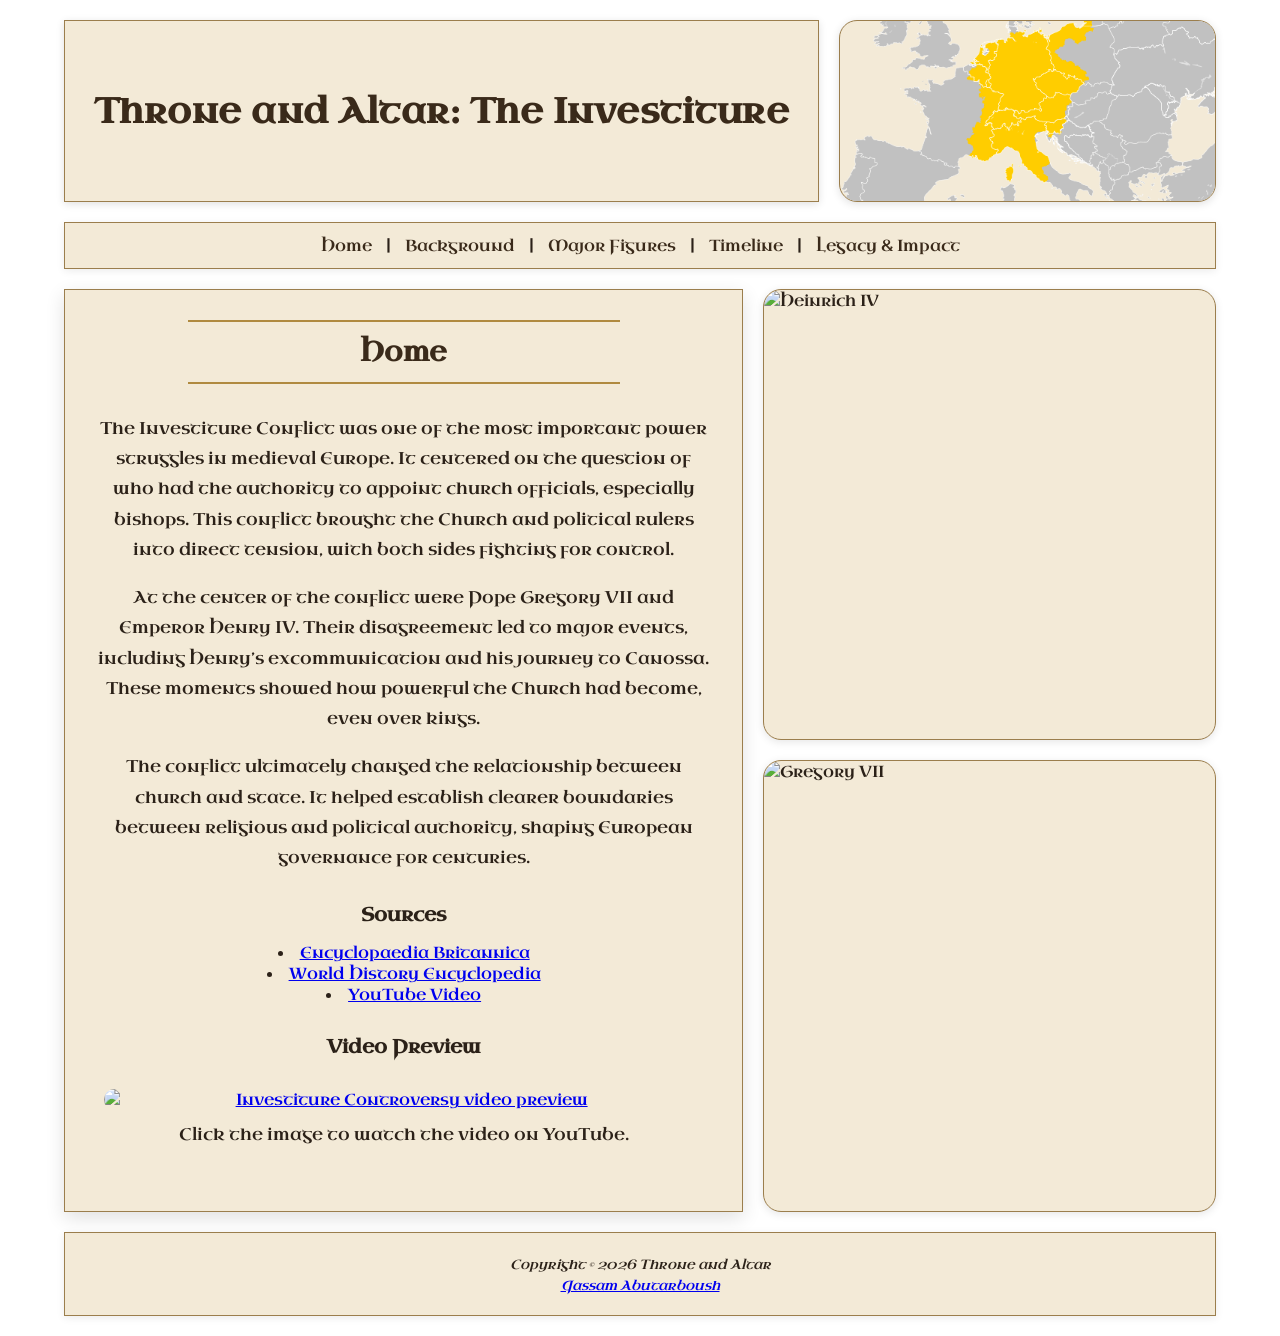
==== index.html @ 32e89a4f "Added project files" ====
<!DOCTYPE html>
<html lang="en">
<head>
    <meta charset="UTF-8">
    <meta name="viewport" content="width=device-width, initial-scale=1.0">
    <title>Throne and Altar</title>

    <link rel="stylesheet" href="pacific.css">
    <link href="https://fonts.googleapis.com/css2?family=Uncial+Antiqua&display=swap" rel="stylesheet">
</head>

<body>

<div id="wrapper">

    <header>
        <div class="header-text">
            <h1>Throne and Altar: The Investiture</h1>
        </div>
        <div class="top-media">
            <img src="hre_map.png" alt="Map of the Holy Roman Empire">
        </div>
    </header>

    <nav>
        <a href="index.html">Home</a> |
        <a href="background.html">Background</a> |
        <a href="figures.html">Major Figures</a> |
        <a href="timeline.html">Timeline</a> |
        <a href="legacy.html">Legacy &amp; Impact</a>
    </nav>

    <div id="content-area">
<main>
    <h2>Home</h2>

    <p>
    The Investiture Conflict was one of the most important power struggles in medieval Europe. It centered on the question of who had the authority to appoint church officials, especially bishops. This conflict brought the Church and political rulers into direct tension, with both sides fighting for control.
    </p>

    <p>
    At the center of the conflict were Pope Gregory VII and Emperor Henry IV. Their disagreement led to major events, including Henry’s excommunication and his journey to Canossa. These moments showed how powerful the Church had become, even over kings.
    </p>

    <p>
    The conflict ultimately changed the relationship between church and state. It helped establish clearer boundaries between religious and political authority, shaping European governance for centuries.
    </p>

    <h3>Sources</h3>
    <ul>
      <li><a href="https://www.britannica.com/event/Investiture-Controversy" target="_blank">
        Encyclopaedia Britannica
      </a></li>
      
      <li><a href="https://www.worldhistory.org/Investiture_Controversy/" target="_blank">
        World History Encyclopedia
      </a></li>
      
      <li><a href="https://www.youtube.com/watch?v=pX7MA2U971E" target="_blank">
        YouTube Video
      </a></li>
    </ul> 

     <h3>Video Preview</h3>

     <div class="video-preview">
     <a href="https://www.youtube.com/watch?v=pX7MA2U971E" target="_blank">
     <img src="https://img.youtube.com/vi/pX7MA2U971E/hqdefault.jpg" 
         alt="Investiture Controversy video preview">
     </a>
     <p>Click the image to watch the video on YouTube.</p>
    </div>

</main>

       <aside>
    <div class="side-media">
        <img src="heinrich.png" alt="Heinrich IV">
    </div>

    <div class="side-media">
        <img src="gregory.png" alt="Gregory VII">
    </div>
</aside>
    </div>

<footer>
  <small><i>
    Copyright © 2026 Throne and Altar<br>
    <a href="mailto:your@email.com">Qassam Abutarboush</a>
  </i></small>
</footer>

</div>

</body>
</html>
---- pacific.css ----
* {
    box-sizing: border-box;
}

body {
    margin: 0;
    font-family: 'Uncial Antiqua', Georgia, "Times New Roman", serif;
    color: #2b2118;
    background-image: url("Antique parchment.png");
    background-size: cover;
    background-position: center top;
    background-repeat: no-repeat;
    background-attachment: fixed;
}

#wrapper {
    width: 90%;
    max-width: 1200px;
    margin: 20px auto;
}

header {
    display: grid;
    grid-template-columns: 2fr 1fr;
    gap: 20px;
    margin-bottom: 20px;
}

.header-text {
    background: #f3ead7;
    border: 1px solid #9b7e4d;
    padding: 20px;
    text-align: center;
    min-height: 140px;
    box-shadow: 0 2px 8px rgba(0,0,0,0.12);

    display: flex;
    align-items: center;
    justify-content: center;
}

.header-text h1 {
    margin: 0;
    font-size: 2.2em;
    letter-spacing: 0.5px;
    color: #3a2a1a;
}

.top-media {
    background: #f3ead7;
    border: 1px solid #9b7e4d;
    border-radius: 18px;
    box-shadow: 0 2px 8px rgba(0,0,0,0.12);
    overflow: hidden;
}

.top-media img {
    width: 100%;
    max-height: 180px;
    object-fit: cover;
    display: block;
}

nav {
    background: #f3ead7;
    border: 1px solid #9b7e4d;
    padding: 12px;
    text-align: center;
    margin-bottom: 20px;
    box-shadow: 0 2px 8px rgba(0,0,0,0.08);
}

nav a {
    text-decoration: none;
    color: #3a2a1a;
    margin: 0 10px;
}

nav a:hover {
    text-decoration: underline;
}

#content-area {
    display: grid;
    grid-template-columns: 3fr 2fr;
    gap: 20px;
    margin-bottom: 20px;
}

main {
    background: #f3ead7;
    border: 1px solid #9b7e4d;
    padding: 30px;
    min-height: 640px;
    box-shadow: 0 6px 18px rgba(0,0,0,0.12);
}

main h2 {
    color: #3a2a1a;
    text-align: center;
    font-size: 1.7em;
    font-weight: 600;
    margin: 0 auto 30px auto;
    padding: 12px 0;
    width: 70%;
    border-top: 2px solid #b08a3f;
    border-bottom: 2px solid #b08a3f;
}

main h3 {
    text-align: center;
    margin-top: 30px;
    margin-bottom: 15px;
}

main p {
    line-height: 1.8;
    font-size: 1.05em;
    margin: 0 auto 18px auto;
    max-width: 700px;
    text-align: center;
}

main ul {
    max-width: 700px;
    margin: 0 auto 20px auto;
    text-align: center;
    padding-left: 0;
    list-style-position: inside;
}

.video-preview {
    text-align: center;
    margin: 30px auto;
    max-width: 700px;
}

.video-preview img {
    width: 100%;
    max-width: 600px;
    border-radius: 12px;
    display: block;
    margin: 0 auto 10px auto;
}

aside {
    display: flex;
    flex-direction: column;
    gap: 20px;
}

.side-media {
    background: #f3ead7;
    border: 1px solid #9b7e4d;
    border-radius: 18px;
    flex: 1;
    min-height: 380px;
    box-shadow: 0 2px 8px rgba(0,0,0,0.10);
}

.side-media img {
    width: 100%;
    height: 100%;
    object-fit: cover;
    border-radius: 18px;
    display: block;
}

footer {
    background: #f3ead7;
    border: 1px solid #9b7e4d;
    text-align: center;
    padding: 20px;
    box-shadow: 0 2px 8px rgba(0,0,0,0.08);
}

footer p {
    margin: 0;
}
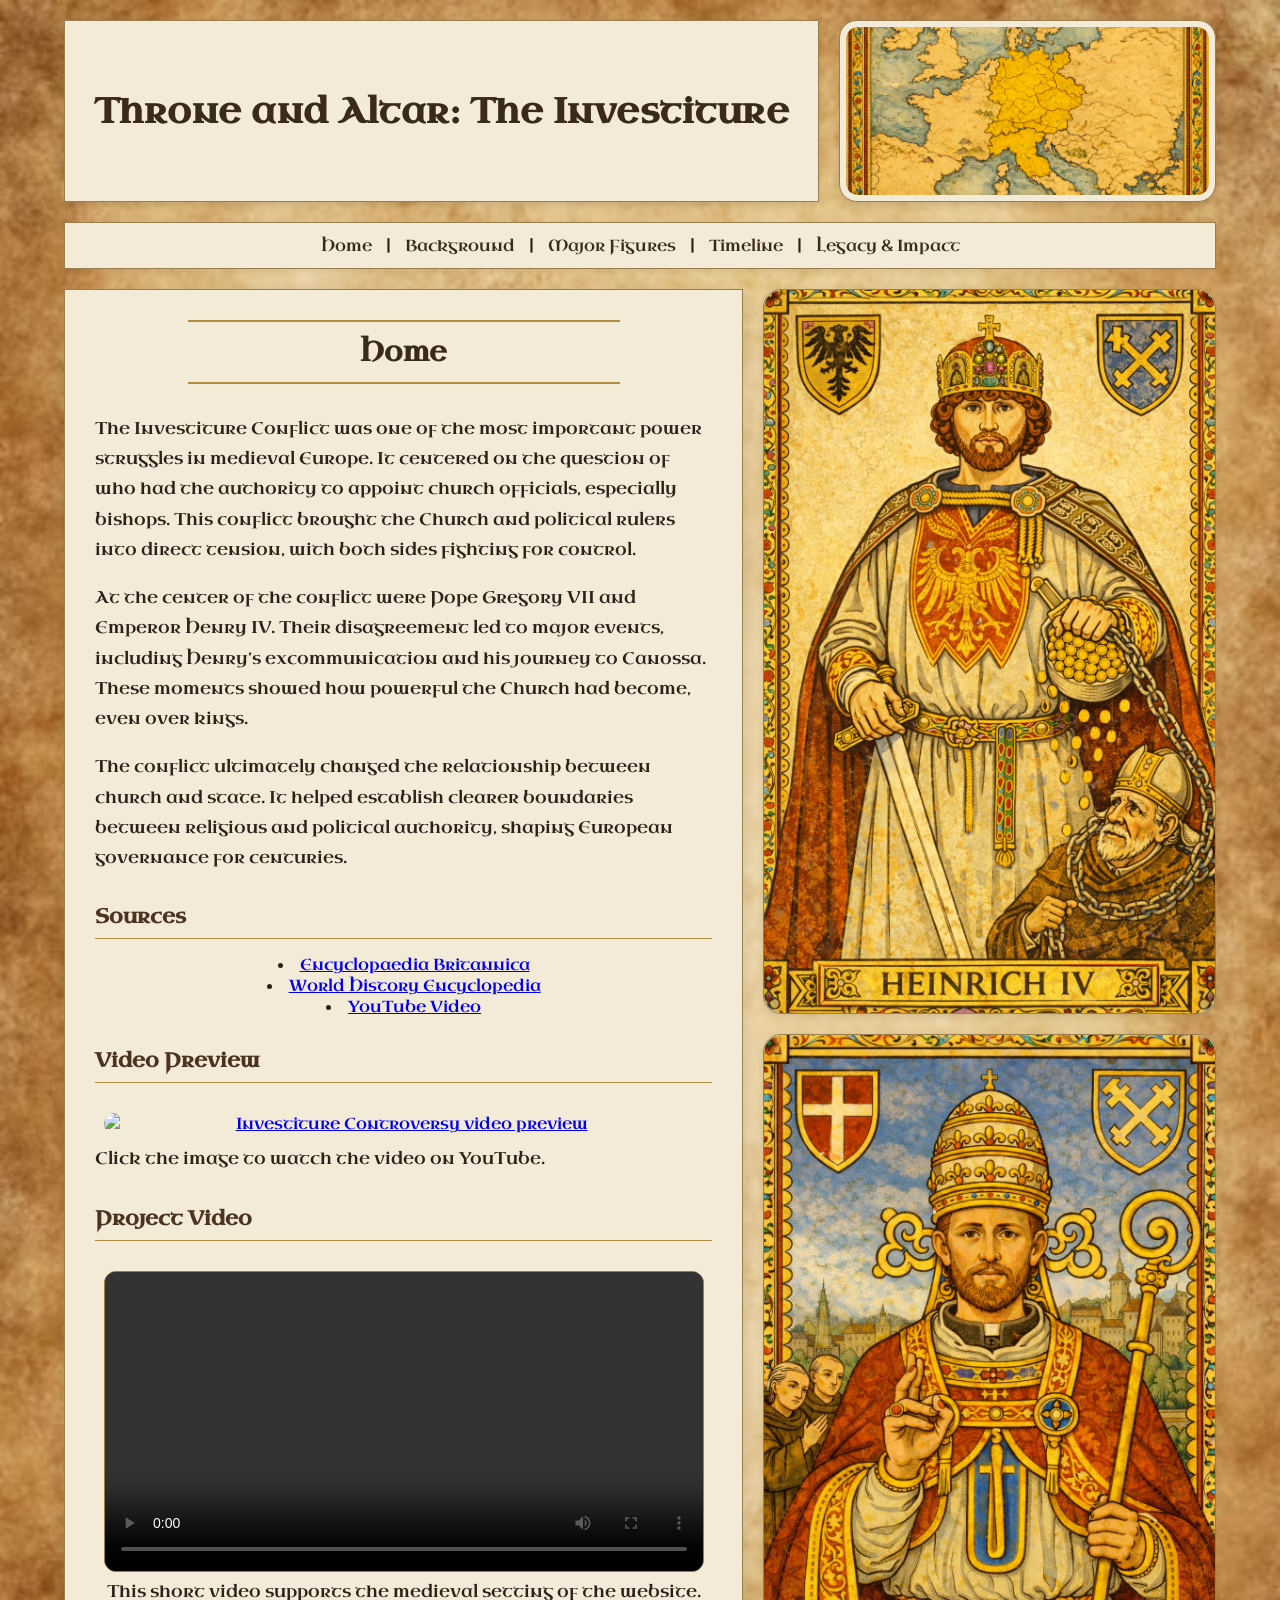
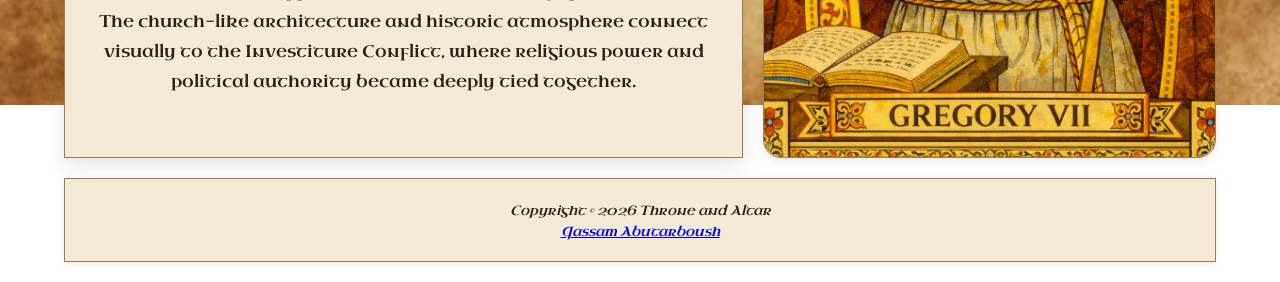
==== commit 8484cb75: "Add files via upload" ====
--- a/index.html
+++ b/index.html
@@ -1,97 +1,110 @@
-<!DOCTYPE html>
-<html lang="en">
-<head>
-    <meta charset="UTF-8">
-    <meta name="viewport" content="width=device-width, initial-scale=1.0">
-    <title>Throne and Altar</title>
-
-    <link rel="stylesheet" href="pacific.css">
-    <link href="https://fonts.googleapis.com/css2?family=Uncial+Antiqua&display=swap" rel="stylesheet">
-</head>
-
-<body>
-
-<div id="wrapper">
-
-    <header>
-        <div class="header-text">
-            <h1>Throne and Altar: The Investiture</h1>
-        </div>
-        <div class="top-media">
-            <img src="hre_map.png" alt="Map of the Holy Roman Empire">
-        </div>
-    </header>
-
-    <nav>
-        <a href="index.html">Home</a> |
-        <a href="background.html">Background</a> |
-        <a href="figures.html">Major Figures</a> |
-        <a href="timeline.html">Timeline</a> |
-        <a href="legacy.html">Legacy &amp; Impact</a>
-    </nav>
-
-    <div id="content-area">
-<main>
-    <h2>Home</h2>
-
-    <p>
-    The Investiture Conflict was one of the most important power struggles in medieval Europe. It centered on the question of who had the authority to appoint church officials, especially bishops. This conflict brought the Church and political rulers into direct tension, with both sides fighting for control.
-    </p>
-
-    <p>
-    At the center of the conflict were Pope Gregory VII and Emperor Henry IV. Their disagreement led to major events, including Henry’s excommunication and his journey to Canossa. These moments showed how powerful the Church had become, even over kings.
-    </p>
-
-    <p>
-    The conflict ultimately changed the relationship between church and state. It helped establish clearer boundaries between religious and political authority, shaping European governance for centuries.
-    </p>
-
-    <h3>Sources</h3>
-    <ul>
-      <li><a href="https://www.britannica.com/event/Investiture-Controversy" target="_blank">
-        Encyclopaedia Britannica
-      </a></li>
-      
-      <li><a href="https://www.worldhistory.org/Investiture_Controversy/" target="_blank">
-        World History Encyclopedia
-      </a></li>
-      
-      <li><a href="https://www.youtube.com/watch?v=pX7MA2U971E" target="_blank">
-        YouTube Video
-      </a></li>
-    </ul> 
-
-     <h3>Video Preview</h3>
-
-     <div class="video-preview">
-     <a href="https://www.youtube.com/watch?v=pX7MA2U971E" target="_blank">
-     <img src="https://img.youtube.com/vi/pX7MA2U971E/hqdefault.jpg" 
-         alt="Investiture Controversy video preview">
-     </a>
-     <p>Click the image to watch the video on YouTube.</p>
-    </div>
-
-</main>
-
-       <aside>
-    <div class="side-media">
-        <img src="heinrich.png" alt="Heinrich IV">
-    </div>
-
-    <div class="side-media">
-        <img src="gregory.png" alt="Gregory VII">
-    </div>
-</aside>
-    </div>
-
-<footer>
-  <small><i>
-    Copyright © 2026 Throne and Altar<br>
-    <a href="mailto:your@email.com">Qassam Abutarboush</a>
-  </i></small>
-</footer>
-
-</div>
-
-</body>
+<!DOCTYPE html>
+<html lang="en">
+<head>
+    <meta charset="UTF-8">
+    <meta name="viewport" content="width=device-width, initial-scale=1.0">
+    <meta name="description" content="Throne and Altar is a student website about the Investiture Conflict, including its background, major figures, timeline, and legacy.">
+    <meta name="keywords" content="Investiture Conflict, Investiture Controversy, Pope Gregory VII, Henry IV, medieval Europe, church and state">
+    <title>Throne and Altar</title>
+
+    <link rel="stylesheet" href="pacific.css">
+    <link href="https://fonts.googleapis.com/css2?family=Uncial+Antiqua&display=swap" rel="stylesheet">
+</head>
+
+<body>
+
+<div id="wrapper">
+
+    <header>
+        <div class="header-text">
+            <h1>Throne and Altar: The Investiture</h1>
+        </div>
+        <div class="top-media">
+            <img src="hre_map.png" alt="Map of the Holy Roman Empire">
+        </div>
+    </header>
+
+    <nav>
+        <a href="index.html">Home</a> |
+        <a href="background.html">Background</a> |
+        <a href="figures.html">Major Figures</a> |
+        <a href="timeline.html">Timeline</a> |
+        <a href="legacy.html">Legacy &amp; Impact</a>
+    </nav>
+
+    <div id="content-area">
+        <main>
+            <h2>Home</h2>
+
+            <p>
+            The Investiture Conflict was one of the most important power struggles in medieval Europe. It centered on the question of who had the authority to appoint church officials, especially bishops. This conflict brought the Church and political rulers into direct tension, with both sides fighting for control.
+            </p>
+
+            <p>
+            At the center of the conflict were Pope Gregory VII and Emperor Henry IV. Their disagreement led to major events, including Henry’s excommunication and his journey to Canossa. These moments showed how powerful the Church had become, even over kings.
+            </p>
+
+            <p>
+            The conflict ultimately changed the relationship between church and state. It helped establish clearer boundaries between religious and political authority, shaping European governance for centuries.
+            </p>
+
+            <h3>Sources</h3>
+            <ul>
+                <li><a href="https://www.britannica.com/event/Investiture-Controversy" target="_blank">
+                    Encyclopaedia Britannica
+                </a></li>
+
+                <li><a href="https://www.worldhistory.org/Investiture_Controversy/" target="_blank">
+                    World History Encyclopedia
+                </a></li>
+
+                <li><a href="https://www.youtube.com/watch?v=pX7MA2U971E" target="_blank">
+                    YouTube Video
+                </a></li>
+            </ul>
+
+            <h3>Video Preview</h3>
+
+            <div class="video-preview">
+                <a href="https://www.youtube.com/watch?v=pX7MA2U971E" target="_blank">
+                    <img src="https://img.youtube.com/vi/pX7MA2U971E/hqdefault.jpg" 
+                    alt="Investiture Controversy video preview">
+                </a>
+                <p>Click the image to watch the video on YouTube.</p>
+            </div>
+
+            <h3>Project Video</h3>
+
+            <div class="video-box">
+                <video controls>
+                    <source src="medieval.mp4" type="video/mp4">
+                    Your browser does not support the video tag.
+                </video>
+                <p>
+                This short video supports the medieval setting of the website. The church-like architecture and historic atmosphere connect visually to the Investiture Conflict, where religious power and political authority became deeply tied together.
+                </p>
+            </div>
+        </main>
+
+        <aside>
+            <div class="side-media home-portrait">
+                <img class="home-character-image henry-home" src="heinrich.png" alt="Heinrich IV">
+            </div>
+
+            <div class="side-media home-portrait">
+                <img class="home-character-image gregory-home" src="gregory.png" alt="Gregory VII">
+            </div>
+        </aside>
+    </div>
+
+    <footer>
+        <small><i>
+            Copyright &copy; 2026 Throne and Altar<br>
+            <a href="mailto:qabutarb@asu.edu">Qassam Abutarboush</a>
+        </i></small>
+    </footer>
+
+</div>
+
+</body>
 </html>
--- a/pacific.css
+++ b/pacific.css
@@ -1,179 +1,514 @@
-* {
-    box-sizing: border-box;
-}
-
-body {
-    margin: 0;
-    font-family: 'Uncial Antiqua', Georgia, "Times New Roman", serif;
-    color: #2b2118;
-    background-image: url("Antique parchment.png");
-    background-size: cover;
-    background-position: center top;
-    background-repeat: no-repeat;
-    background-attachment: fixed;
-}
-
-#wrapper {
-    width: 90%;
-    max-width: 1200px;
-    margin: 20px auto;
-}
-
-header {
-    display: grid;
-    grid-template-columns: 2fr 1fr;
-    gap: 20px;
-    margin-bottom: 20px;
-}
-
-.header-text {
-    background: #f3ead7;
-    border: 1px solid #9b7e4d;
-    padding: 20px;
-    text-align: center;
-    min-height: 140px;
-    box-shadow: 0 2px 8px rgba(0,0,0,0.12);
-
-    display: flex;
-    align-items: center;
-    justify-content: center;
-}
-
-.header-text h1 {
-    margin: 0;
-    font-size: 2.2em;
-    letter-spacing: 0.5px;
-    color: #3a2a1a;
-}
-
-.top-media {
-    background: #f3ead7;
-    border: 1px solid #9b7e4d;
-    border-radius: 18px;
-    box-shadow: 0 2px 8px rgba(0,0,0,0.12);
-    overflow: hidden;
-}
-
-.top-media img {
-    width: 100%;
-    max-height: 180px;
-    object-fit: cover;
-    display: block;
-}
-
-nav {
-    background: #f3ead7;
-    border: 1px solid #9b7e4d;
-    padding: 12px;
-    text-align: center;
-    margin-bottom: 20px;
-    box-shadow: 0 2px 8px rgba(0,0,0,0.08);
-}
-
-nav a {
-    text-decoration: none;
-    color: #3a2a1a;
-    margin: 0 10px;
-}
-
-nav a:hover {
-    text-decoration: underline;
-}
-
-#content-area {
-    display: grid;
-    grid-template-columns: 3fr 2fr;
-    gap: 20px;
-    margin-bottom: 20px;
-}
-
-main {
-    background: #f3ead7;
-    border: 1px solid #9b7e4d;
-    padding: 30px;
-    min-height: 640px;
-    box-shadow: 0 6px 18px rgba(0,0,0,0.12);
-}
-
-main h2 {
-    color: #3a2a1a;
-    text-align: center;
-    font-size: 1.7em;
-    font-weight: 600;
-    margin: 0 auto 30px auto;
-    padding: 12px 0;
-    width: 70%;
-    border-top: 2px solid #b08a3f;
-    border-bottom: 2px solid #b08a3f;
-}
-
-main h3 {
-    text-align: center;
-    margin-top: 30px;
-    margin-bottom: 15px;
-}
-
-main p {
-    line-height: 1.8;
-    font-size: 1.05em;
-    margin: 0 auto 18px auto;
-    max-width: 700px;
-    text-align: center;
-}
-
-main ul {
-    max-width: 700px;
-    margin: 0 auto 20px auto;
-    text-align: center;
-    padding-left: 0;
-    list-style-position: inside;
-}
-
-.video-preview {
-    text-align: center;
-    margin: 30px auto;
-    max-width: 700px;
-}
-
-.video-preview img {
-    width: 100%;
-    max-width: 600px;
-    border-radius: 12px;
-    display: block;
-    margin: 0 auto 10px auto;
-}
-
-aside {
-    display: flex;
-    flex-direction: column;
-    gap: 20px;
-}
-
-.side-media {
-    background: #f3ead7;
-    border: 1px solid #9b7e4d;
-    border-radius: 18px;
-    flex: 1;
-    min-height: 380px;
-    box-shadow: 0 2px 8px rgba(0,0,0,0.10);
-}
-
-.side-media img {
-    width: 100%;
-    height: 100%;
-    object-fit: cover;
-    border-radius: 18px;
-    display: block;
-}
-
-footer {
-    background: #f3ead7;
-    border: 1px solid #9b7e4d;
-    text-align: center;
-    padding: 20px;
-    box-shadow: 0 2px 8px rgba(0,0,0,0.08);
-}
-
-footer p {
-    margin: 0;
-} 
+/* /pacific.css */
+* {
+    box-sizing: border-box;
+}
+
+body {
+    margin: 0;
+    font-family: 'Uncial Antiqua', Georgia, "Times New Roman", serif;
+    color: #2b2118;
+    background-image: url("antique-parchment.png");
+    background-size: cover;
+    background-position: center top;
+    background-repeat: no-repeat;
+    background-attachment: fixed;
+}
+
+#wrapper {
+    width: 90%;
+    max-width: 1200px;
+    margin: 20px auto;
+}
+
+header {
+    display: grid;
+    grid-template-columns: 2fr 1fr;
+    gap: 20px;
+    margin-bottom: 20px;
+}
+
+.header-text {
+    background: #f3ead7;
+    border: 1px solid #9b7e4d;
+    padding: 20px;
+    text-align: center;
+    min-height: 140px;
+    box-shadow: 0 2px 8px rgba(0,0,0,0.12);
+    display: flex;
+    align-items: center;
+    justify-content: center;
+}
+
+.header-text h1 {
+    margin: 0;
+    font-size: 2.2em;
+    letter-spacing: 0.5px;
+    color: #3a2a1a;
+}
+
+.top-media {
+    background: #f3ead7;
+    border: 1px solid #9b7e4d;
+    border-radius: 18px;
+    box-shadow: 0 2px 8px rgba(0,0,0,0.12);
+    overflow: hidden;
+    display: flex;
+    align-items: center;
+    justify-content: center;
+    min-height: 180px;
+    padding: 6px;
+}
+
+.top-media img {
+    width: 100%;
+    height: 168px;
+    object-fit: cover;
+    object-position: center;
+    display: block;
+    border-radius: 12px;
+}
+
+nav {
+    background: #f3ead7;
+    border: 1px solid #9b7e4d;
+    padding: 12px;
+    text-align: center;
+    margin-bottom: 20px;
+    box-shadow: 0 2px 8px rgba(0,0,0,0.08);
+}
+
+nav a {
+    text-decoration: none;
+    color: #3a2a1a;
+    margin: 0 10px;
+}
+
+nav a:hover {
+    text-decoration: underline;
+}
+
+#content-area {
+    display: grid;
+    grid-template-columns: 3fr 2fr;
+    gap: 20px;
+    margin-bottom: 20px;
+}
+
+main {
+    background: #f3ead7;
+    border: 1px solid #9b7e4d;
+    padding: 30px;
+    min-height: 640px;
+    box-shadow: 0 6px 18px rgba(0,0,0,0.12);
+}
+
+main h2 {
+    color: #3a2a1a;
+    text-align: center;
+    font-size: 1.7em;
+    font-weight: 600;
+    margin: 0 auto 30px auto;
+    padding: 12px 0;
+    width: 70%;
+    border-top: 2px solid #b08a3f;
+    border-bottom: 2px solid #b08a3f;
+}
+
+main h3 {
+    color: #4a3320;
+    font-size: 1.25em;
+    text-align: left;
+    margin-top: 30px;
+    margin-bottom: 15px;
+    padding-bottom: 8px;
+    border-bottom: 1px solid #b08a3f;
+}
+
+main p {
+    line-height: 1.8;
+    font-size: 1.05em;
+    margin: 0 0 18px 0;
+    max-width: none;
+    text-align: left;
+}
+
+main ul {
+    max-width: 700px;
+    margin: 0 auto 20px auto;
+    text-align: center;
+    padding-left: 0;
+    list-style-position: inside;
+}
+
+.video-preview {
+    text-align: center;
+    margin: 30px auto;
+    max-width: 700px;
+}
+
+.video-preview img {
+    width: 100%;
+    max-width: 600px;
+    border-radius: 12px;
+    display: block;
+    margin: 0 auto 10px auto;
+}
+
+.video-box {
+    text-align: center;
+    margin: 30px auto;
+    max-width: 700px;
+}
+
+.video-box video {
+    width: 100%;
+    max-width: 600px;
+    border: 1px solid #9b7e4d;
+    border-radius: 12px;
+    background: #2b2118;
+}
+
+.video-box p {
+    text-align: center;
+}
+
+aside {
+    display: flex;
+    flex-direction: column;
+    gap: 20px;
+}
+
+.side-media {
+    background: #f3ead7;
+    border: 1px solid #9b7e4d;
+    border-radius: 18px;
+    flex: 1;
+    min-height: 380px;
+    box-shadow: 0 2px 8px rgba(0,0,0,0.10);
+    overflow: hidden;
+    display: flex;
+    justify-content: center;
+    align-items: center;
+}
+
+.side-media img {
+    width: 100%;
+    height: 100%;
+    object-fit: cover;
+    object-position: center;
+    border-radius: 18px;
+    display: block;
+}
+
+/* figures page */
+.figure-card {
+    display: flex;
+    flex-direction: column;
+    justify-content: center;
+}
+
+.figure-card h3 {
+    text-align: center;
+}
+
+.figure-card p {
+    text-align: center;
+}
+
+.figure-controls {
+    text-align: center;
+    margin-top: 20px;
+}
+
+.figure-controls button {
+    padding: 12px 22px;
+    font-family: 'Uncial Antiqua', Georgia, "Times New Roman", serif;
+    font-size: 1em;
+    background: #b08a3f;
+    color: #fff8e8;
+    border: 1px solid #8b6a2f;
+    border-radius: 12px;
+    cursor: pointer;
+}
+
+.figure-controls button:hover {
+    background: #9b7e4d;
+}
+
+.figure-image-panel .side-media {
+    min-height: 640px;
+}
+
+/* timeline page */
+.timeline-card {
+    display: flex;
+    flex-direction: column;
+    justify-content: center;
+}
+
+.timeline-card h3 {
+    text-align: center;
+}
+
+.timeline-card p {
+    text-align: center;
+}
+
+.timeline-date {
+    text-align: center;
+    font-size: 1.1em;
+    color: #6b4a24;
+    margin-bottom: 15px;
+}
+
+.timeline-controls {
+    text-align: center;
+    margin-top: 20px;
+}
+
+.timeline-controls button {
+    padding: 12px 22px;
+    font-family: 'Uncial Antiqua', Georgia, "Times New Roman", serif;
+    font-size: 1em;
+    background: #b08a3f;
+    color: #fff8e8;
+    border: 1px solid #8b6a2f;
+    border-radius: 12px;
+    cursor: pointer;
+}
+
+.timeline-controls button:hover {
+    background: #9b7e4d;
+}
+
+.timeline-image-panel .side-media {
+    min-height: 640px;
+}
+
+/* table */
+.conflict-table {
+    width: 100%;
+    border-collapse: collapse;
+    margin: 25px auto;
+    background: #fff8e8;
+    border: 1px solid #9b7e4d;
+}
+
+.conflict-table th {
+    background: #b08a3f;
+    color: #fff8e8;
+    padding: 12px;
+    border: 1px solid #8b6a2f;
+    text-align: center;
+}
+
+.conflict-table td {
+    padding: 12px;
+    border: 1px solid #b08a3f;
+    text-align: center;
+    line-height: 1.5;
+}
+
+/* legacy page */
+.legacy-section {
+    margin-bottom: 28px;
+}
+
+.legacy-section h3 {
+    text-align: center;
+}
+
+.legacy-section p {
+    text-align: center;
+}
+
+.quiz-box {
+    background: #fff8e8;
+    border: 1px solid #b08a3f;
+    border-radius: 18px;
+    padding: 22px;
+    margin-top: 35px;
+    box-shadow: 0 3px 10px rgba(0,0,0,0.10);
+}
+
+.quiz-box h3 {
+    text-align: center;
+    margin-top: 0;
+}
+
+.quiz-question {
+    margin-bottom: 22px;
+    text-align: center;
+}
+
+.quiz-question p {
+    font-weight: bold;
+    margin-bottom: 10px;
+    text-align: center;
+}
+
+.quiz-question label {
+    display: block;
+    margin: 8px 0;
+    cursor: pointer;
+}
+
+.quiz-button {
+    text-align: center;
+    margin-top: 20px;
+}
+
+.quiz-button button {
+    padding: 12px 22px;
+    font-family: 'Uncial Antiqua', Georgia, "Times New Roman", serif;
+    font-size: 1em;
+    background: #b08a3f;
+    color: #fff8e8;
+    border: 1px solid #8b6a2f;
+    border-radius: 12px;
+    cursor: pointer;
+}
+
+.quiz-button button:hover {
+    background: #9b7e4d;
+}
+
+#quiz-result {
+    text-align: center;
+    margin-top: 18px;
+    font-weight: bold;
+    color: #4a3320;
+}
+
+.legacy-image-panel .side-media {
+    min-height: 305px;
+}
+
+/* form */
+.feedback-box {
+    background: #fff8e8;
+    border: 1px solid #b08a3f;
+    border-radius: 18px;
+    padding: 22px;
+    margin-top: 35px;
+    box-shadow: 0 3px 10px rgba(0,0,0,0.10);
+}
+
+.feedback-box h3 {
+    text-align: center;
+    margin-top: 0;
+}
+
+.feedback-box p {
+    text-align: center;
+}
+
+form {
+    max-width: 650px;
+    margin: 0 auto;
+}
+
+form label {
+    display: block;
+    margin-top: 15px;
+    margin-bottom: 6px;
+    color: #4a3320;
+}
+
+form input,
+form select,
+form textarea {
+    width: 100%;
+    padding: 10px;
+    font-family: Georgia, "Times New Roman", serif;
+    font-size: 1em;
+    border: 1px solid #9b7e4d;
+    border-radius: 8px;
+    background: #f3ead7;
+    color: #2b2118;
+}
+
+form input[type="range"] {
+    padding: 0;
+}
+
+.form-button {
+    text-align: center;
+    margin-top: 20px;
+}
+
+.form-button input {
+    width: auto;
+    padding: 12px 22px;
+    font-family: 'Uncial Antiqua', Georgia, "Times New Roman", serif;
+    background: #b08a3f;
+    color: #fff8e8;
+    border: 1px solid #8b6a2f;
+    border-radius: 12px;
+    cursor: pointer;
+}
+
+.form-button input:hover {
+    background: #9b7e4d;
+}
+
+/* old figures layout kept just in case */
+.figures-layout {
+    align-items: stretch;
+}
+
+.figures-aside {
+    height: 100%;
+    justify-content: space-between;
+}
+
+.figures-aside .side-media {
+    flex: 0 0 calc((100% - 80px) / 5);
+    min-height: 0;
+}
+
+/* mobile */
+@media (max-width: 900px) {
+    header {
+        grid-template-columns: 1fr;
+    }
+
+    #content-area {
+        grid-template-columns: 1fr;
+    }
+
+    .figures-aside {
+        height: auto;
+        justify-content: flex-start;
+    }
+
+    .figures-aside .side-media {
+        flex: none;
+        min-height: 180px;
+    }
+
+    .figure-image-panel .side-media,
+    .timeline-image-panel .side-media {
+        min-height: 380px;
+    }
+
+    .legacy-image-panel .side-media {
+        min-height: 260px;
+    }
+
+    main h2 {
+        width: 90%;
+    }
+}
+
+footer {
+    background: #f3ead7;
+    border: 1px solid #9b7e4d;
+    text-align: center;
+    padding: 20px;
+    box-shadow: 0 2px 8px rgba(0,0,0,0.08);
+}
+
+footer p {
+    margin: 0;
+}
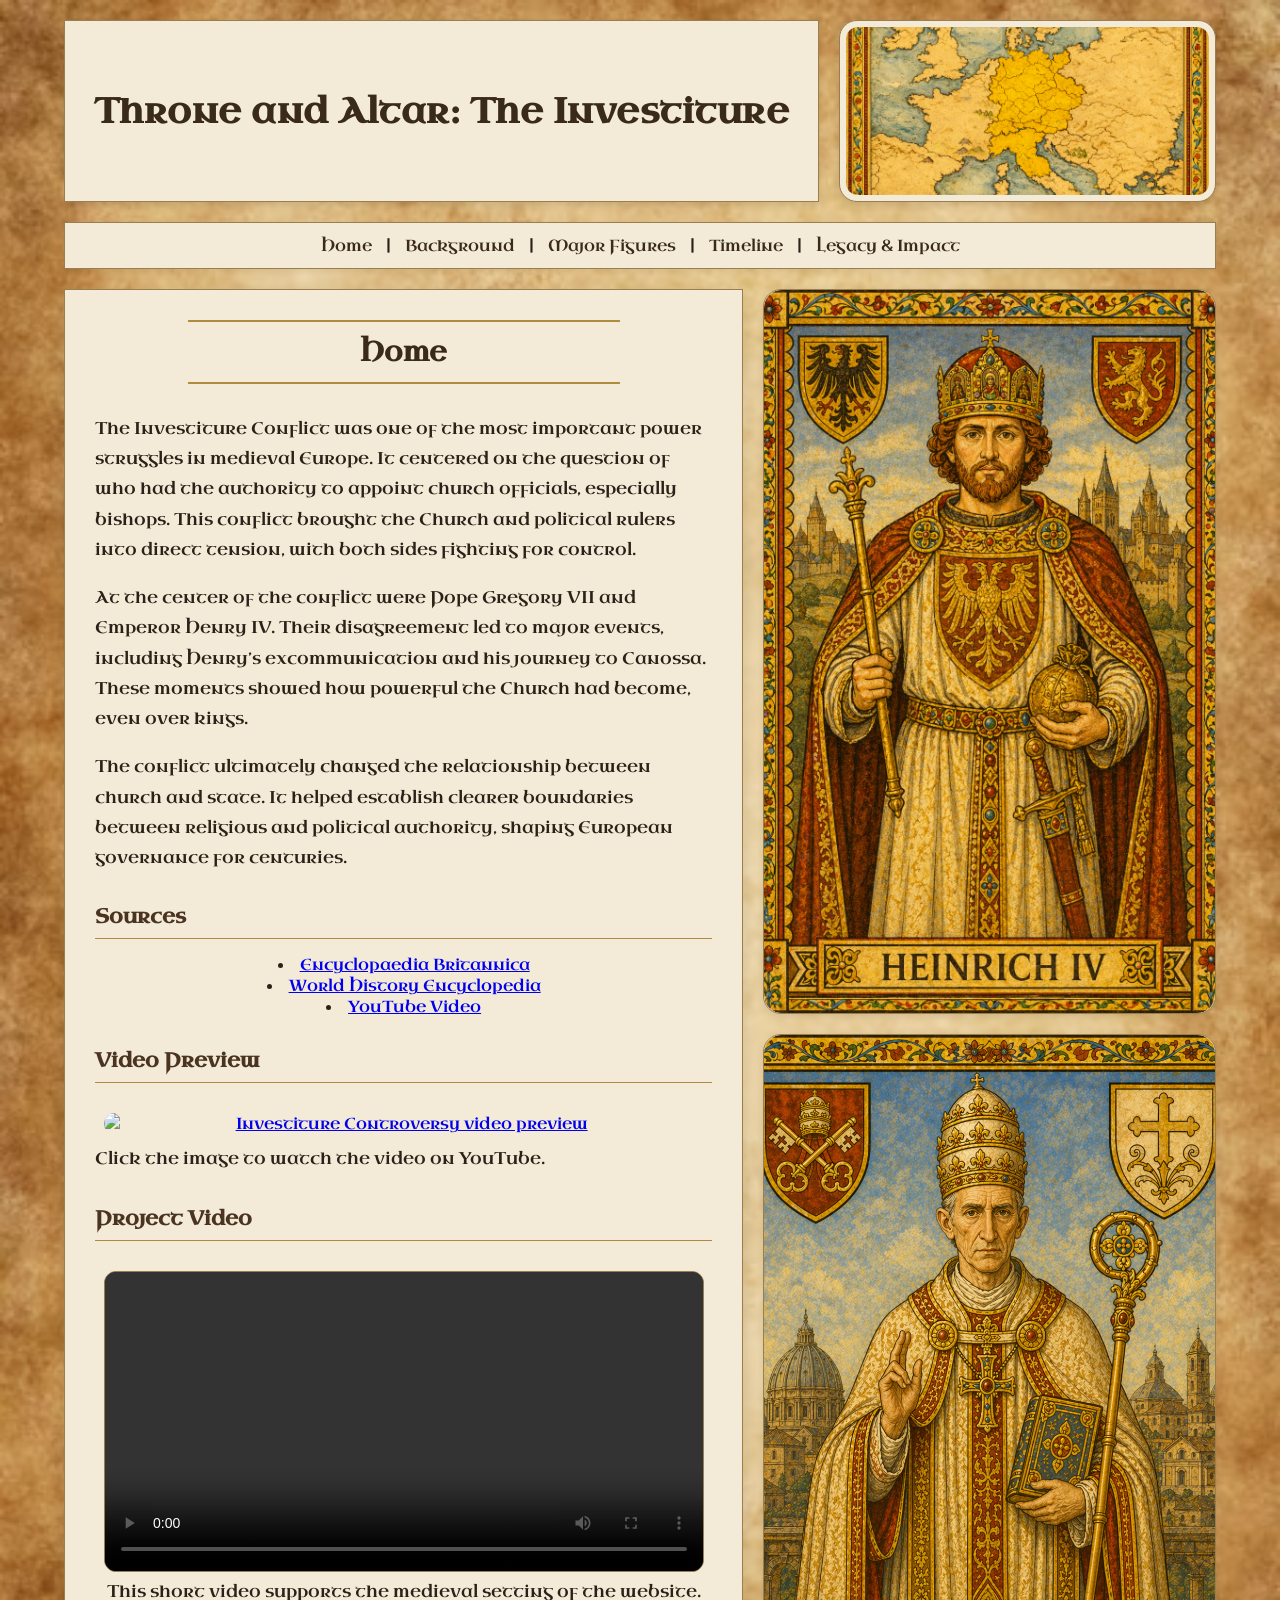
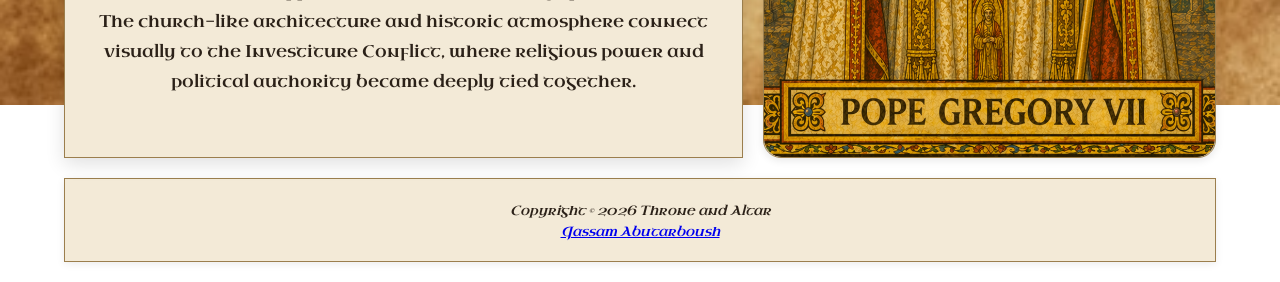
==== commit 443ddf10: "Integrate Google Analytics and update HTML Added Google Analytics tracking code and updated HTML str" ====
--- a/index.html
+++ b/index.html
@@ -1,6 +1,16 @@
 <!DOCTYPE html>
 <html lang="en">
 <head>
+    <!-- Google tag (gtag.js) -->
+    <script async src="https://www.googletagmanager.com/gtag/js?id=G-FK3KBS7J4K"></script>
+    <script>
+        window.dataLayer = window.dataLayer || [];
+        function gtag(){dataLayer.push(arguments);}
+        gtag('js', new Date());
+
+        gtag('config', 'G-FK3KBS7J4K');
+    </script>
+
     <meta charset="UTF-8">
     <meta name="viewport" content="width=device-width, initial-scale=1.0">
     <meta name="description" content="Throne and Altar is a student website about the Investiture Conflict, including its background, major figures, timeline, and legacy.">
@@ -107,4 +117,4 @@
 </div>
 
 </body>
-</html>+</html>
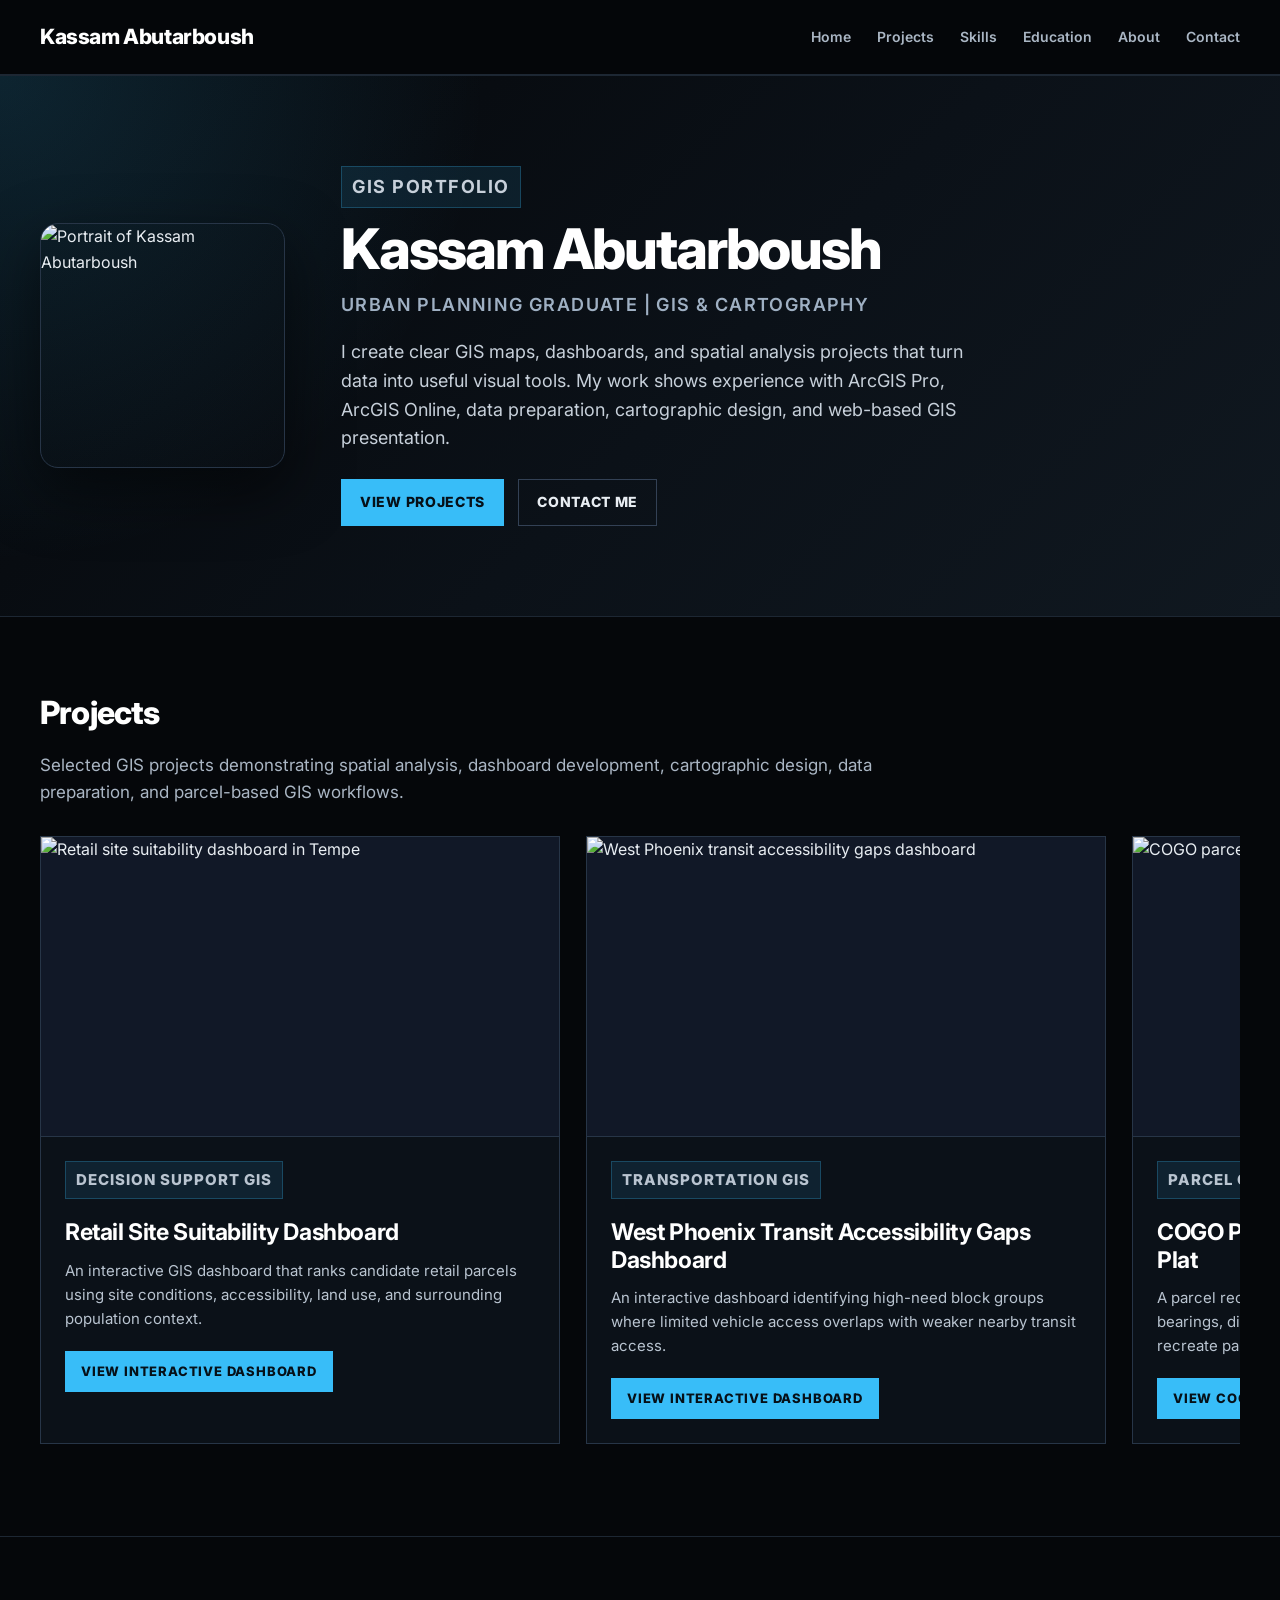
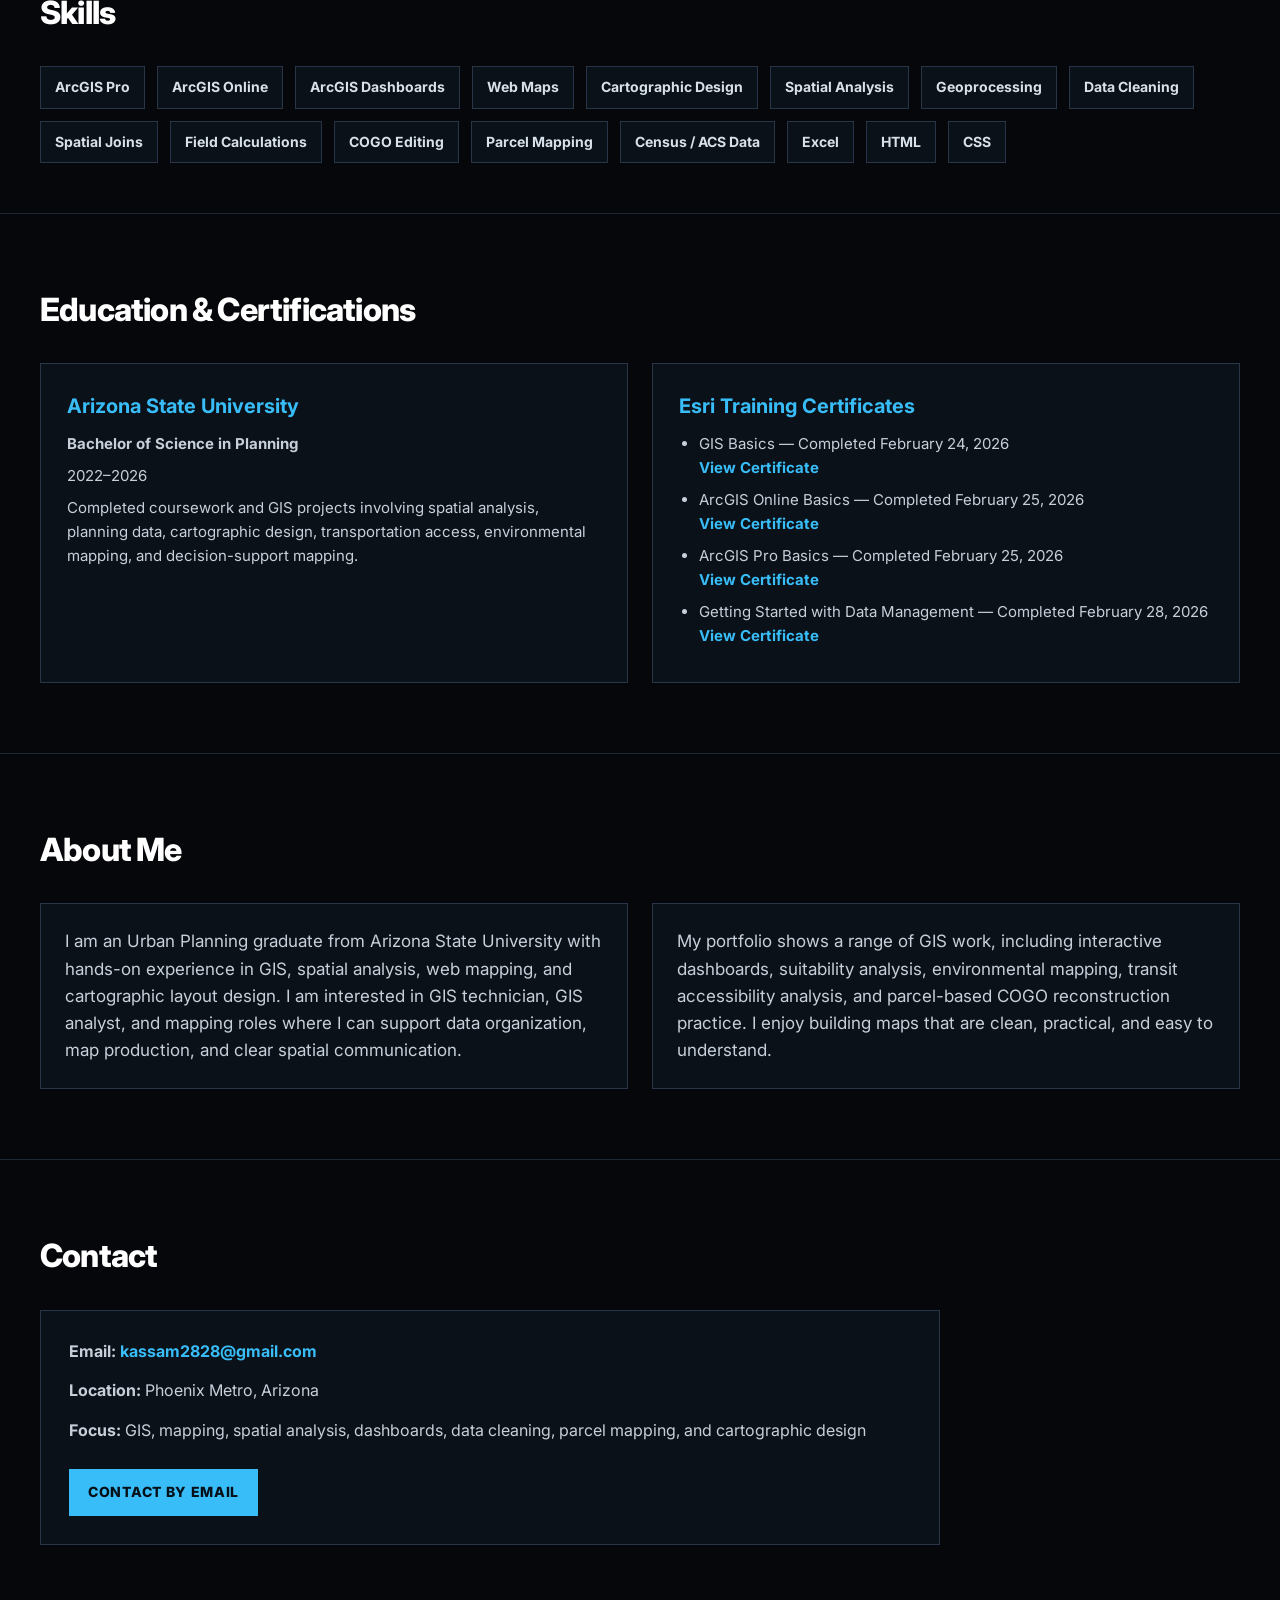
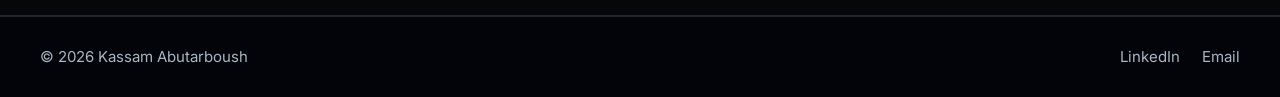
==== commit d5c4f0be: "Add files via upload" ====
--- a/index.html
+++ b/index.html
@@ -1,120 +1,260 @@
 <!DOCTYPE html>
 <html lang="en">
 <head>
-    <!-- Google tag (gtag.js) -->
-    <script async src="https://www.googletagmanager.com/gtag/js?id=G-FK3KBS7J4K"></script>
-    <script>
-        window.dataLayer = window.dataLayer || [];
-        function gtag(){dataLayer.push(arguments);}
-        gtag('js', new Date());
-
-        gtag('config', 'G-FK3KBS7J4K');
-    </script>
-
-    <meta charset="UTF-8">
-    <meta name="viewport" content="width=device-width, initial-scale=1.0">
-    <meta name="description" content="Throne and Altar is a student website about the Investiture Conflict, including its background, major figures, timeline, and legacy.">
-    <meta name="keywords" content="Investiture Conflict, Investiture Controversy, Pope Gregory VII, Henry IV, medieval Europe, church and state">
-    <title>Throne and Altar</title>
-
-    <link rel="stylesheet" href="pacific.css">
-    <link href="https://fonts.googleapis.com/css2?family=Uncial+Antiqua&display=swap" rel="stylesheet">
+  <meta charset="UTF-8">
+  <meta name="viewport" content="width=device-width, initial-scale=1.0">
+
+  <title>Kassam Abutarboush | GIS Portfolio</title>
+
+  <link href="https://fonts.googleapis.com/css2?family=Inter:wght@400;500;600;700;800&display=swap" rel="stylesheet">
+  <link rel="stylesheet" href="styles.css">
 </head>
 
 <body>
 
-<div id="wrapper">
+  <div class="page-wrapper">
 
     <header>
-        <div class="header-text">
-            <h1>Throne and Altar: The Investiture</h1>
-        </div>
-        <div class="top-media">
-            <img src="hre_map.png" alt="Map of the Holy Roman Empire">
-        </div>
+      <div class="logo">Kassam Abutarboush</div>
+
+      <nav>
+        <a href="#home">Home</a>
+        <a href="#projects">Projects</a>
+        <a href="#skills">Skills</a>
+        <a href="#education">Education</a>
+        <a href="#about">About</a>
+        <a href="#contact">Contact</a>
+      </nav>
     </header>
 
-    <nav>
-        <a href="index.html">Home</a> |
-        <a href="background.html">Background</a> |
-        <a href="figures.html">Major Figures</a> |
-        <a href="timeline.html">Timeline</a> |
-        <a href="legacy.html">Legacy &amp; Impact</a>
-    </nav>
-
-    <div id="content-area">
-        <main>
-            <h2>Home</h2>
-
+    <main>
+
+      <section class="hero" id="home">
+        <img src="kassam_grad1.jpg" alt="Portrait of Kassam Abutarboush" class="hero-image">
+
+        <div class="hero-text">
+          <p class="eyebrow">GIS Portfolio</p>
+
+          <h1>Kassam Abutarboush</h1>
+
+          <h2>Urban Planning Graduate | GIS & Cartography</h2>
+
+          <p>
+            I create clear GIS maps, dashboards, and spatial analysis projects that turn data into useful visual tools.
+            My work shows experience with ArcGIS Pro, ArcGIS Online, data preparation, cartographic design, and web-based GIS presentation.
+          </p>
+
+          <div class="hero-buttons">
+            <a href="#projects" class="primary-button">View Projects</a>
+            <a href="#contact" class="secondary-button">Contact Me</a>
+          </div>
+        </div>
+      </section>
+
+      <section id="projects">
+        <h2>Projects</h2>
+
+        <p class="section-intro">
+          Selected GIS projects demonstrating spatial analysis, dashboard development, cartographic design,
+          data preparation, and parcel-based GIS workflows.
+        </p>
+
+        <div class="projects-grid">
+
+          <article class="project-card">
+            <img src="Retail_Site_Suitability_Tempe.png" alt="Retail site suitability dashboard in Tempe">
+
+            <div class="project-card-content">
+              <p class="project-label">Decision Support GIS</p>
+
+              <h3>Retail Site Suitability Dashboard</h3>
+
+              <p>
+                An interactive GIS dashboard that ranks candidate retail parcels using site conditions,
+                accessibility, land use, and surrounding population context.
+              </p>
+
+              <a href="https://asu.maps.arcgis.com/apps/dashboards/18f94254f9fd4062b1213cba42b58803" target="_blank" rel="noopener noreferrer">
+                View Interactive Dashboard
+              </a>
+            </div>
+          </article>
+
+          <article class="project-card">
+            <img src="Transit_Access_Gaps_WestPhoenix.png" alt="West Phoenix transit accessibility gaps dashboard">
+
+            <div class="project-card-content">
+              <p class="project-label">Transportation GIS</p>
+
+              <h3>West Phoenix Transit Accessibility Gaps Dashboard</h3>
+
+              <p>
+                An interactive dashboard identifying high-need block groups where limited vehicle access
+                overlaps with weaker nearby transit access.
+              </p>
+
+              <a href="https://asu.maps.arcgis.com/apps/dashboards/a3f717a446064620bc770a56c51ed914" target="_blank" rel="noopener noreferrer">
+                View Interactive Dashboard
+              </a>
+            </div>
+          </article>
+
+          <article class="project-card">
+            <img src="COGO_Parcel_Reconstruction_311_313.jpg" alt="COGO parcel reconstruction from recorded plat in ArcGIS Pro">
+
+            <div class="project-card-content">
+              <p class="project-label">Parcel GIS / COGO</p>
+
+              <h3>COGO Parcel Reconstruction from Recorded Plat</h3>
+
+              <p>
+                A parcel reconstruction practice project using visible plat calls, bearings, distances,
+                parcel labels, and ArcGIS Pro editing tools to recreate parcels 311–313.
+              </p>
+
+              <a href="COGO_Parcel_Reconstruction_311_313.jpg" target="_blank" rel="noopener noreferrer">
+                View COGO Layout
+              </a>
+            </div>
+          </article>
+
+          <article class="project-card">
+            <img src="Heat Vulnerability Index - Phoenix Metro Area.jpg" alt="Heat Vulnerability Index map layout of the Phoenix Metro Area">
+
+            <div class="project-card-content">
+              <p class="project-label">Environmental GIS / Cartography</p>
+
+              <h3>Heat Vulnerability Index Map</h3>
+
+              <p>
+                A cartographic layout showing heat vulnerability across the Phoenix Metro Area using
+                mapped indicators and a clean final map design.
+              </p>
+
+              <a href="heat_vulnerability_index.html">View Map Layout</a>
+            </div>
+          </article>
+
+        </div>
+      </section>
+
+      <section id="skills">
+        <h2>Skills</h2>
+
+        <div class="skills-list">
+          <span>ArcGIS Pro</span>
+          <span>ArcGIS Online</span>
+          <span>ArcGIS Dashboards</span>
+          <span>Web Maps</span>
+          <span>Cartographic Design</span>
+          <span>Spatial Analysis</span>
+          <span>Geoprocessing</span>
+          <span>Data Cleaning</span>
+          <span>Spatial Joins</span>
+          <span>Field Calculations</span>
+          <span>COGO Editing</span>
+          <span>Parcel Mapping</span>
+          <span>Census / ACS Data</span>
+          <span>Excel</span>
+          <span>HTML</span>
+          <span>CSS</span>
+        </div>
+      </section>
+
+      <section id="education">
+        <h2>Education & Certifications</h2>
+
+        <div class="education-grid">
+
+          <div class="education-card">
+            <h3>Arizona State University</h3>
+            <p><strong>Bachelor of Science in Planning</strong></p>
+            <p>2022–2026</p>
             <p>
-            The Investiture Conflict was one of the most important power struggles in medieval Europe. It centered on the question of who had the authority to appoint church officials, especially bishops. This conflict brought the Church and political rulers into direct tension, with both sides fighting for control.
+              Completed coursework and GIS projects involving spatial analysis, planning data,
+              cartographic design, transportation access, environmental mapping, and decision-support mapping.
             </p>
-
-            <p>
-            At the center of the conflict were Pope Gregory VII and Emperor Henry IV. Their disagreement led to major events, including Henry’s excommunication and his journey to Canossa. These moments showed how powerful the Church had become, even over kings.
-            </p>
-
-            <p>
-            The conflict ultimately changed the relationship between church and state. It helped establish clearer boundaries between religious and political authority, shaping European governance for centuries.
-            </p>
-
-            <h3>Sources</h3>
+          </div>
+
+          <div class="education-card">
+            <h3>Esri Training Certificates</h3>
+
             <ul>
-                <li><a href="https://www.britannica.com/event/Investiture-Controversy" target="_blank">
-                    Encyclopaedia Britannica
-                </a></li>
-
-                <li><a href="https://www.worldhistory.org/Investiture_Controversy/" target="_blank">
-                    World History Encyclopedia
-                </a></li>
-
-                <li><a href="https://www.youtube.com/watch?v=pX7MA2U971E" target="_blank">
-                    YouTube Video
-                </a></li>
+              <li>
+                GIS Basics — Completed February 24, 2026
+                <br>
+                <a href="GIS Basics_Certificate.pdf" target="_blank" rel="noopener noreferrer">View Certificate</a>
+              </li>
+
+              <li>
+                ArcGIS Online Basics — Completed February 25, 2026
+                <br>
+                <a href="ArcGIS Online Basics_Certificate.pdf" target="_blank" rel="noopener noreferrer">View Certificate</a>
+              </li>
+
+              <li>
+                ArcGIS Pro Basics — Completed February 25, 2026
+                <br>
+                <a href="ArcGIS Pro Basics_Certificate.pdf" target="_blank" rel="noopener noreferrer">View Certificate</a>
+              </li>
+
+              <li>
+                Getting Started with Data Management — Completed February 28, 2026
+                <br>
+                <a href="Getting Started with Data Management_Certificate.pdf" target="_blank" rel="noopener noreferrer">View Certificate</a>
+              </li>
             </ul>
-
-            <h3>Video Preview</h3>
-
-            <div class="video-preview">
-                <a href="https://www.youtube.com/watch?v=pX7MA2U971E" target="_blank">
-                    <img src="https://img.youtube.com/vi/pX7MA2U971E/hqdefault.jpg" 
-                    alt="Investiture Controversy video preview">
-                </a>
-                <p>Click the image to watch the video on YouTube.</p>
-            </div>
-
-            <h3>Project Video</h3>
-
-            <div class="video-box">
-                <video controls>
-                    <source src="medieval.mp4" type="video/mp4">
-                    Your browser does not support the video tag.
-                </video>
-                <p>
-                This short video supports the medieval setting of the website. The church-like architecture and historic atmosphere connect visually to the Investiture Conflict, where religious power and political authority became deeply tied together.
-                </p>
-            </div>
-        </main>
-
-        <aside>
-            <div class="side-media home-portrait">
-                <img class="home-character-image henry-home" src="heinrich.png" alt="Heinrich IV">
-            </div>
-
-            <div class="side-media home-portrait">
-                <img class="home-character-image gregory-home" src="gregory.png" alt="Gregory VII">
-            </div>
-        </aside>
-    </div>
+          </div>
+
+        </div>
+      </section>
+
+      <section id="about">
+        <h2>About Me</h2>
+
+        <div class="about-content">
+          <p>
+            I am an Urban Planning graduate from Arizona State University with hands-on experience in GIS,
+            spatial analysis, web mapping, and cartographic layout design. I am interested in GIS technician,
+            GIS analyst, and mapping roles where I can support data organization, map production, and clear spatial communication.
+          </p>
+
+          <p>
+            My portfolio shows a range of GIS work, including interactive dashboards, suitability analysis,
+            environmental mapping, transit accessibility analysis, and parcel-based COGO reconstruction practice.
+            I enjoy building maps that are clean, practical, and easy to understand.
+          </p>
+        </div>
+      </section>
+
+      <section id="contact">
+        <h2>Contact</h2>
+
+        <div class="contact-content contact-simple">
+
+          <div class="contact-info">
+            <p><strong>Email:</strong> <a href="mailto:kassam2828@gmail.com">kassam2828@gmail.com</a></p>
+            <p><strong>Location:</strong> Phoenix Metro, Arizona</p>
+            <p><strong>Focus:</strong> GIS, mapping, spatial analysis, dashboards, data cleaning, parcel mapping, and cartographic design</p>
+
+            <a href="mailto:kassam2828@gmail.com" class="contact-button">Contact by Email</a>
+          </div>
+
+        </div>
+      </section>
+
+    </main>
 
     <footer>
-        <small><i>
-            Copyright &copy; 2026 Throne and Altar<br>
-            <a href="mailto:qabutarb@asu.edu">Qassam Abutarboush</a>
-        </i></small>
+      <p>© 2026 Kassam Abutarboush</p>
+
+      <div class="social-links">
+        <a href="https://www.linkedin.com/in/kassam-abutarboush-896186277" target="_blank">LinkedIn</a>
+        <a href="mailto:kassam2828@gmail.com">Email</a>
+      </div>
     </footer>
 
-</div>
+  </div>
 
 </body>
-</html>
+</html>
--- a/styles.css
+++ b/styles.css
@@ -0,0 +1,734 @@
+* {
+  box-sizing: border-box;
+  margin: 0;
+  padding: 0;
+}
+
+html {
+  scroll-behavior: smooth;
+}
+
+body {
+  font-family: "Inter", "Segoe UI", Arial, Helvetica, sans-serif;
+  background-color: #05070a;
+  color: #e8edf2;
+  line-height: 1.6;
+  overflow-x: hidden;
+}
+
+.page-wrapper {
+  width: 100%;
+  max-width: 1680px;
+  margin: 0 auto;
+  background-color: #05070a;
+}
+
+/* Header */
+header {
+  display: flex;
+  justify-content: space-between;
+  align-items: center;
+
+  width: 100vw;
+  margin-left: calc(50% - 50vw);
+  margin-right: calc(50% - 50vw);
+
+  padding: 20px max(40px, calc((100vw - 1680px) / 2 + 40px));
+
+  border-bottom: 1px solid #1d2733;
+  background-color: rgba(5, 7, 10, 0.94);
+  position: sticky;
+  top: 0;
+  z-index: 10;
+  backdrop-filter: blur(12px);
+}
+
+.logo {
+  font-size: 21px;
+  font-weight: 800;
+  letter-spacing: -0.4px;
+  color: #ffffff;
+}
+
+nav a {
+  text-decoration: none;
+  color: #aab6c4;
+  margin-left: 22px;
+  font-size: 14px;
+  font-weight: 600;
+}
+
+nav a:hover {
+  color: #38bdf8;
+}
+
+/* Hero */
+.hero {
+  display: flex;
+  align-items: center;
+  gap: 56px;
+
+  width: 100vw;
+  margin-left: calc(50% - 50vw);
+  margin-right: calc(50% - 50vw);
+
+  padding: 90px max(40px, calc((100vw - 1680px) / 2 + 40px));
+
+  background:
+    radial-gradient(circle at top left, rgba(56, 189, 248, 0.16), transparent 35%),
+    linear-gradient(135deg, #05070a 0%, #0b1118 55%, #101820 100%);
+
+  border-top: 1px solid #1d2733;
+  border-bottom: 1px solid #1d2733;
+}
+
+.hero-image {
+  width: 245px;
+  height: 245px;
+  border-radius: 18px;
+  object-fit: cover;
+  border: 1px solid #273547;
+  box-shadow: 0 22px 60px rgba(0, 0, 0, 0.55);
+}
+
+.eyebrow {
+  display: inline-block;
+  font-size: 12px;
+  font-weight: 700;
+  color: #38bdf8;
+  background: rgba(56, 189, 248, 0.1);
+  border: 1px solid rgba(56, 189, 248, 0.25);
+  padding: 6px 10px;
+  margin-bottom: 12px;
+  text-transform: uppercase;
+  letter-spacing: 1.5px;
+}
+
+.hero-text h1 {
+  font-size: 56px;
+  line-height: 1.05;
+  margin-bottom: 12px;
+  font-weight: 800;
+  color: #ffffff;
+  letter-spacing: -2px;
+}
+
+.hero-text h2 {
+  font-size: 18px;
+  font-weight: 600;
+  color: #9fb0c3;
+  margin-bottom: 18px;
+  text-transform: uppercase;
+  letter-spacing: 1.4px;
+}
+
+.hero-text p {
+  font-size: 18px;
+  max-width: 650px;
+  color: #c7d0da;
+}
+
+.hero-buttons {
+  display: flex;
+  gap: 14px;
+  margin-top: 26px;
+  flex-wrap: wrap;
+}
+
+.hero-buttons a {
+  display: inline-block;
+  padding: 11px 18px;
+  border-radius: 0;
+  font-size: 14px;
+  font-weight: 800;
+  text-decoration: none;
+  transition: all 0.2s ease;
+  text-transform: uppercase;
+  letter-spacing: 0.7px;
+}
+
+.primary-button {
+  background-color: #38bdf8;
+  color: #061018;
+  border: 1px solid #38bdf8;
+}
+
+.primary-button:hover {
+  background-color: #ffffff;
+  border-color: #ffffff;
+  color: #05070a;
+  transform: translateY(-2px);
+}
+
+.secondary-button {
+  background-color: transparent;
+  color: #e8edf2;
+  border: 1px solid #334155;
+}
+
+.secondary-button:hover {
+  background-color: #111827;
+  color: #ffffff;
+  border-color: #38bdf8;
+  transform: translateY(-2px);
+}
+
+/* Sections */
+section {
+  padding: 70px 40px;
+  border-bottom: 1px solid #1d2733;
+}
+
+section h2 {
+  font-size: 32px;
+  font-weight: 800;
+  margin-bottom: 28px;
+  text-transform: none;
+  letter-spacing: -0.8px;
+  color: #ffffff;
+}
+
+.section-intro {
+  max-width: 900px;
+  font-size: 17px;
+  color: #aab6c4;
+  margin-top: -14px;
+  margin-bottom: 30px;
+}
+
+/* About */
+.about-content {
+  display: grid;
+  grid-template-columns: 1fr 1fr;
+  gap: 24px;
+  font-size: 17px;
+}
+
+.about-content p {
+  background-color: #0b1118;
+  color: #c7d0da;
+  padding: 24px;
+  border-radius: 0;
+  border: 1px solid #273547;
+}
+
+/* Skills */
+#skills {
+  padding-top: 50px;
+  padding-bottom: 50px;
+}
+
+.skills-list {
+  display: flex;
+  flex-wrap: wrap;
+  gap: 12px;
+}
+
+.skills-list span {
+  background-color: #0b1118;
+  color: #d8e1ea;
+  border: 1px solid #273547;
+  border-radius: 0;
+  padding: 9px 14px;
+  font-size: 14px;
+  font-weight: 700;
+}
+
+.skills-list span:hover {
+  background-color: #101820;
+  color: #38bdf8;
+  border-color: #38bdf8;
+}
+
+/* Education */
+.education-grid {
+  display: grid;
+  grid-template-columns: 1fr 1fr;
+  gap: 24px;
+}
+
+.education-card {
+  background-color: #0b1118;
+  padding: 26px;
+  border-radius: 0;
+  border: 1px solid #273547;
+}
+
+.education-card h3 {
+  font-size: 20px;
+  margin-bottom: 10px;
+  color: #38bdf8;
+}
+
+.education-card p {
+  margin-bottom: 8px;
+  font-size: 15px;
+  color: #c7d0da;
+}
+
+.education-card ul {
+  padding-left: 20px;
+}
+
+.education-card li {
+  margin-bottom: 8px;
+  font-size: 15px;
+  color: #c7d0da;
+}
+
+.education-card a {
+  color: #38bdf8;
+  font-weight: 700;
+  text-decoration: none;
+}
+
+.education-card a:hover {
+  text-decoration: underline;
+}
+
+/* Projects */
+.projects-grid {
+  display: flex;
+  gap: 26px;
+  overflow-x: auto;
+  overflow-y: hidden;
+  scroll-snap-type: x mandatory;
+  padding-bottom: 22px;
+  scrollbar-width: thin;
+  scrollbar-color: #38bdf8 #0b1118;
+}
+
+.projects-grid::-webkit-scrollbar {
+  height: 10px;
+}
+
+.projects-grid::-webkit-scrollbar-track {
+  background: #0b1118;
+  border: 1px solid #273547;
+}
+
+.projects-grid::-webkit-scrollbar-thumb {
+  background: #38bdf8;
+}
+
+.project-card {
+  flex: 0 0 520px;
+  scroll-snap-align: start;
+  background-color: #0b1118;
+  border-radius: 0;
+  overflow: hidden;
+  border: 1px solid #273547;
+  box-shadow: none;
+  transition: transform 0.2s ease, border-color 0.2s ease, background 0.2s ease, box-shadow 0.2s ease;
+}
+
+.project-card:hover {
+  transform: translateY(-5px);
+  border-color: #38bdf8;
+  background-color: #0e1722;
+  box-shadow: 0 20px 55px rgba(0, 0, 0, 0.35);
+}
+
+.project-card img {
+  width: 100%;
+  height: 300px;
+  object-fit: contain;
+  background-color: #111827;
+  display: block;
+  padding: 0;
+  border-bottom: 1px solid #273547;
+}
+
+.project-card-content {
+  padding: 24px;
+}
+
+.project-label {
+  display: inline-block;
+  font-size: 12px;
+  font-weight: 800;
+  color: #38bdf8;
+  background-color: rgba(56, 189, 248, 0.1);
+  border: 1px solid rgba(56, 189, 248, 0.25);
+  padding: 6px 10px;
+  border-radius: 0;
+  margin-bottom: 14px;
+  text-transform: uppercase;
+  letter-spacing: 1px;
+}
+
+.project-card h3 {
+  font-size: 23px;
+  line-height: 1.2;
+  margin-bottom: 12px;
+  color: #ffffff;
+  letter-spacing: -0.4px;
+}
+
+.project-card p {
+  font-size: 15px;
+  margin-bottom: 20px;
+  color: #b9c4d0;
+}
+
+.project-card a {
+  display: inline-block;
+  color: #061018;
+  background-color: #38bdf8;
+  padding: 10px 16px;
+  border-radius: 0;
+  font-size: 13px;
+  font-weight: 800;
+  text-decoration: none;
+  text-transform: uppercase;
+  letter-spacing: 0.8px;
+}
+
+.project-card a:hover {
+  background-color: #ffffff;
+  color: #05070a;
+}
+
+/* Contact */
+.contact-content {
+  display: grid;
+  grid-template-columns: 1fr 1fr;
+  gap: 50px;
+}
+
+.contact-simple {
+  grid-template-columns: 1fr;
+}
+
+.contact-info {
+  max-width: 900px;
+  background-color: #0b1118;
+  padding: 28px;
+  border-radius: 0;
+  border: 1px solid #273547;
+}
+
+.contact-info p {
+  margin-bottom: 14px;
+  font-size: 16px;
+  color: #c7d0da;
+}
+
+.contact-info p a {
+  color: #38bdf8;
+  font-weight: 700;
+  text-decoration: none;
+}
+
+.contact-info p a:hover {
+  text-decoration: underline;
+}
+
+.contact-button {
+  display: inline-block;
+  margin-top: 12px;
+  background-color: #38bdf8;
+  color: #061018;
+  border: 1px solid #38bdf8;
+  padding: 11px 18px;
+  border-radius: 0;
+  font-size: 14px;
+  font-weight: 800;
+  text-decoration: none;
+  transition: all 0.2s ease;
+  text-transform: uppercase;
+  letter-spacing: 0.7px;
+}
+
+.contact-button:hover {
+  background-color: #ffffff;
+  border-color: #ffffff;
+  color: #05070a;
+  transform: translateY(-2px);
+}
+
+/* Project Pages */
+.project-hero {
+  padding: 75px 40px 45px;
+  background:
+    radial-gradient(circle at top left, rgba(56, 189, 248, 0.16), transparent 35%),
+    linear-gradient(135deg, #05070a, #101820);
+  border-bottom: 1px solid #1d2733;
+}
+
+.project-hero h1 {
+  font-size: 50px;
+  line-height: 1.05;
+  margin-bottom: 12px;
+  font-weight: 800;
+  color: #ffffff;
+  letter-spacing: -1.5px;
+}
+
+.project-hero h2 {
+  font-size: 18px;
+  font-weight: 600;
+  color: #9fb0c3;
+  margin-bottom: 18px;
+  text-transform: uppercase;
+  letter-spacing: 1.4px;
+}
+
+.project-hero p {
+  max-width: 900px;
+  font-size: 18px;
+  color: #c7d0da;
+}
+
+/* Dashboard Embed */
+.dashboard-section {
+  padding: 40px;
+}
+
+.dashboard-section h2 {
+  font-size: 28px;
+  margin-bottom: 14px;
+  color: #ffffff;
+}
+
+.dashboard-section p {
+  max-width: 900px;
+  font-size: 16px;
+  color: #c7d0da;
+  margin-bottom: 22px;
+}
+
+.dashboard-embed {
+  width: 100%;
+  height: 720px;
+  border-radius: 0;
+  overflow: hidden;
+  border: 1px solid #273547;
+  box-shadow: 0 20px 55px rgba(0, 0, 0, 0.35);
+  background-color: #0b1118;
+}
+
+.dashboard-embed iframe {
+  width: 100%;
+  height: 100%;
+  border: 0;
+}
+
+.project-image-section {
+  padding: 40px;
+}
+
+.full-project-image {
+  width: 100%;
+  border-radius: 0;
+  border: 1px solid #273547;
+  box-shadow: 0 20px 55px rgba(0, 0, 0, 0.35);
+  display: block;
+}
+
+.project-details {
+  display: grid;
+  grid-template-columns: 1fr 1fr;
+  gap: 24px;
+  padding: 40px 40px 64px;
+}
+
+.detail-card {
+  background-color: #0b1118;
+  padding: 26px;
+  border-radius: 0;
+  border: 1px solid #273547;
+}
+
+.detail-card h2 {
+  font-size: 22px;
+  margin-bottom: 14px;
+  text-transform: none;
+  letter-spacing: -0.3px;
+  color: #ffffff;
+}
+
+.detail-card p {
+  font-size: 15px;
+  color: #c7d0da;
+}
+
+.detail-card ul {
+  padding-left: 20px;
+}
+
+.detail-card li {
+  margin-bottom: 8px;
+  font-size: 15px;
+  color: #c7d0da;
+}
+
+.mini-skills-list {
+  display: flex;
+  flex-wrap: wrap;
+  gap: 10px;
+}
+
+.mini-skills-list span {
+  background-color: #101820;
+  color: #d8e1ea;
+  border: 1px solid #273547;
+  border-radius: 0;
+  padding: 8px 12px;
+  font-size: 13px;
+  font-weight: 700;
+}
+
+.back-link {
+  grid-column: 1 / -1;
+}
+
+.back-link a {
+  display: inline-block;
+  color: #061018;
+  background-color: #38bdf8;
+  padding: 11px 18px;
+  border-radius: 0;
+  font-size: 14px;
+  font-weight: 800;
+  text-decoration: none;
+  text-transform: uppercase;
+  letter-spacing: 0.7px;
+}
+
+.back-link a:hover {
+  background-color: #ffffff;
+  color: #05070a;
+}
+
+/* Footer */
+footer {
+  display: flex;
+  justify-content: space-between;
+  align-items: center;
+
+  width: 100vw;
+  margin-left: calc(50% - 50vw);
+  margin-right: calc(50% - 50vw);
+
+  padding: 28px max(40px, calc((100vw - 1680px) / 2 + 40px));
+  font-size: 15px;
+  background-color: #020409;
+  color: #aab6c4;
+  border-top: 1px solid #1d2733;
+}
+
+.social-links a {
+  color: #aab6c4;
+  text-decoration: none;
+  margin-left: 18px;
+  font-size: 15px;
+}
+
+.social-links a:hover {
+  color: #38bdf8;
+}
+
+/* Mobile */
+@media (max-width: 768px) {
+  header {
+    flex-direction: column;
+    gap: 15px;
+    padding: 22px 25px;
+  }
+
+  nav {
+    text-align: center;
+  }
+
+  nav a {
+    display: inline-block;
+    margin: 6px 8px;
+  }
+
+  .hero {
+    flex-direction: column;
+    text-align: center;
+    padding: 55px 25px;
+  }
+
+  .hero-image {
+    width: 220px;
+    height: 220px;
+  }
+
+  .eyebrow {
+    margin-left: auto;
+    margin-right: auto;
+  }
+
+  .hero-text h1 {
+    font-size: 38px;
+  }
+
+  .hero-text h2 {
+    font-size: 15px;
+  }
+
+  .hero-buttons {
+    justify-content: center;
+  }
+
+  .about-content,
+  .education-grid,
+  .contact-content,
+  .project-details {
+    grid-template-columns: 1fr;
+  }
+
+  .project-card {
+    flex: 0 0 82vw;
+  }
+
+  section {
+    padding: 45px 25px;
+  }
+
+  .project-card img {
+    height: 240px;
+  }
+
+  .project-hero {
+    padding: 55px 25px 35px;
+  }
+
+  .project-hero h1 {
+    font-size: 36px;
+  }
+
+  .project-hero h2 {
+    font-size: 15px;
+  }
+
+  .dashboard-section {
+    padding: 30px 25px;
+  }
+
+  .dashboard-embed {
+    height: 620px;
+  }
+
+  .project-image-section {
+    padding: 30px 25px;
+  }
+
+  .project-details {
+    padding: 30px 25px 45px;
+  }
+
+  footer {
+    flex-direction: column;
+    gap: 15px;
+    text-align: center;
+    padding: 26px 25px;
+  }
+
+  .social-links a {
+    margin: 0 8px;
+  }
+}
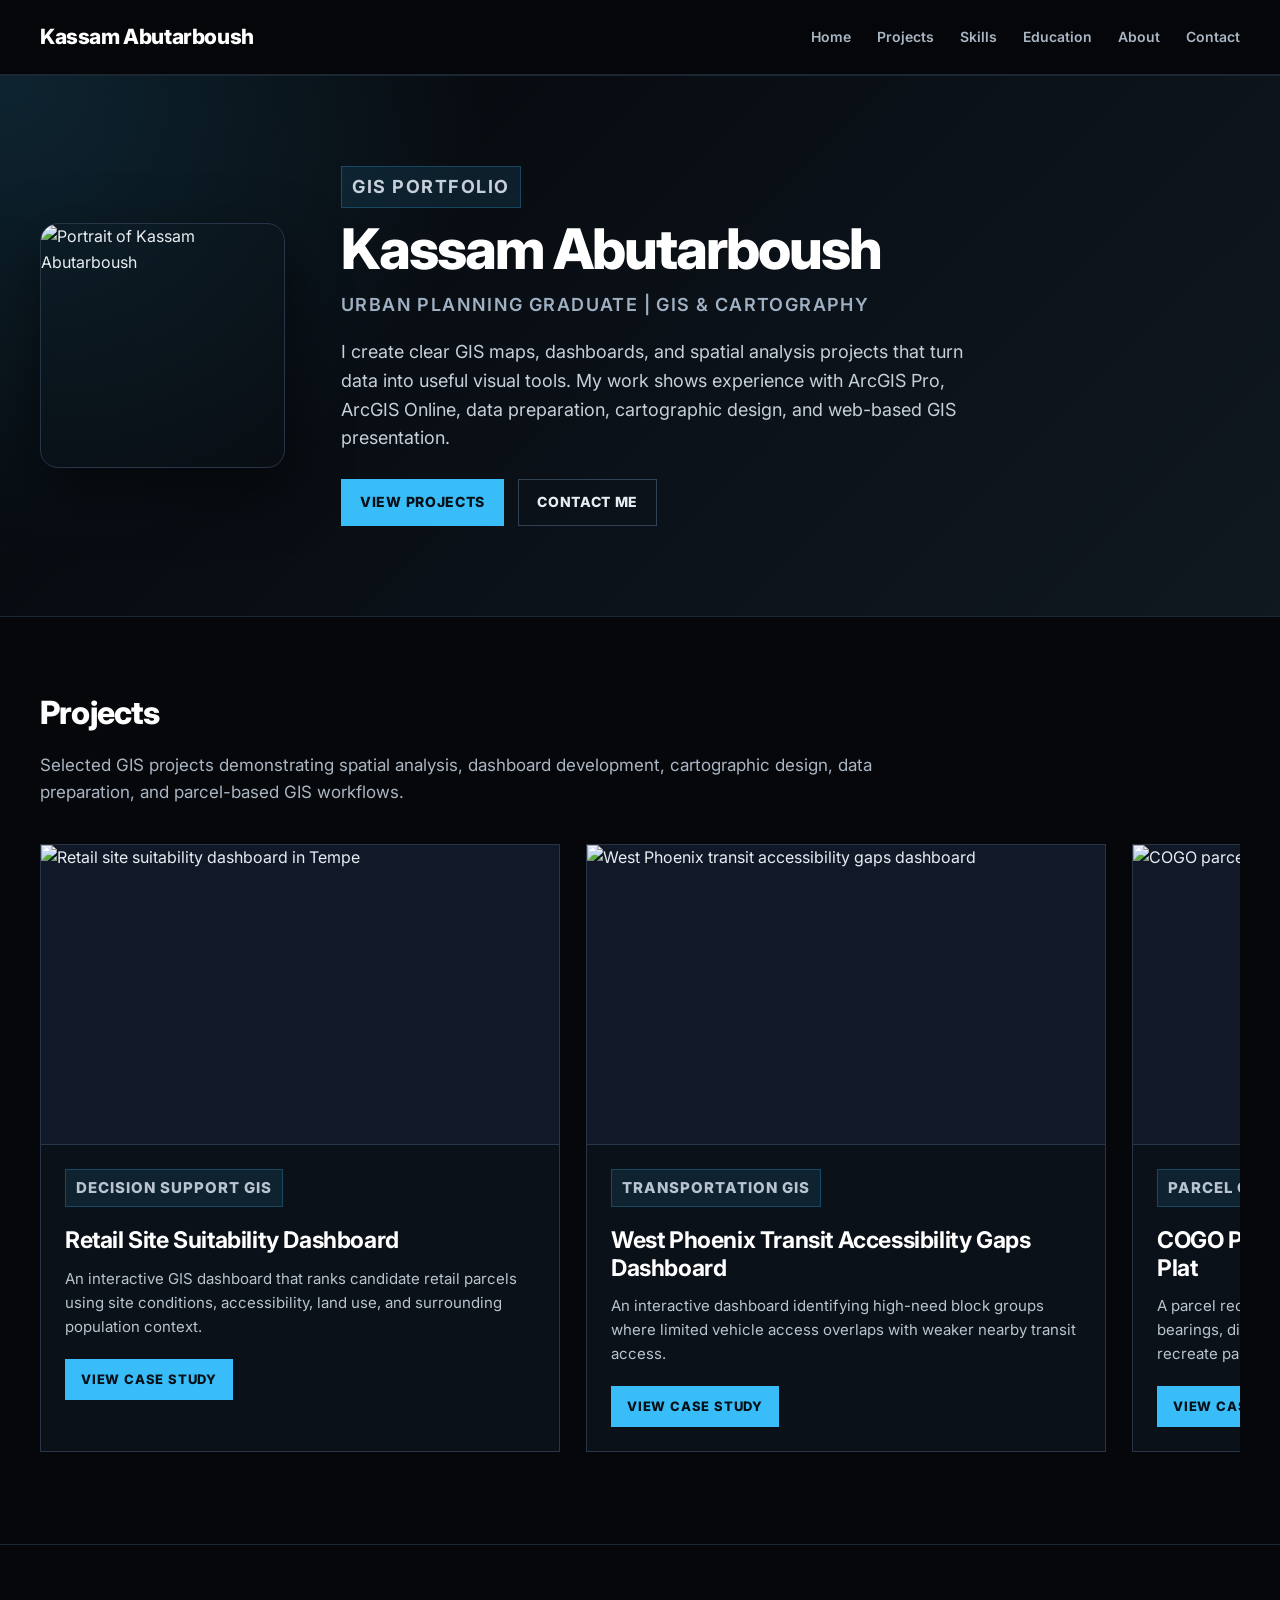
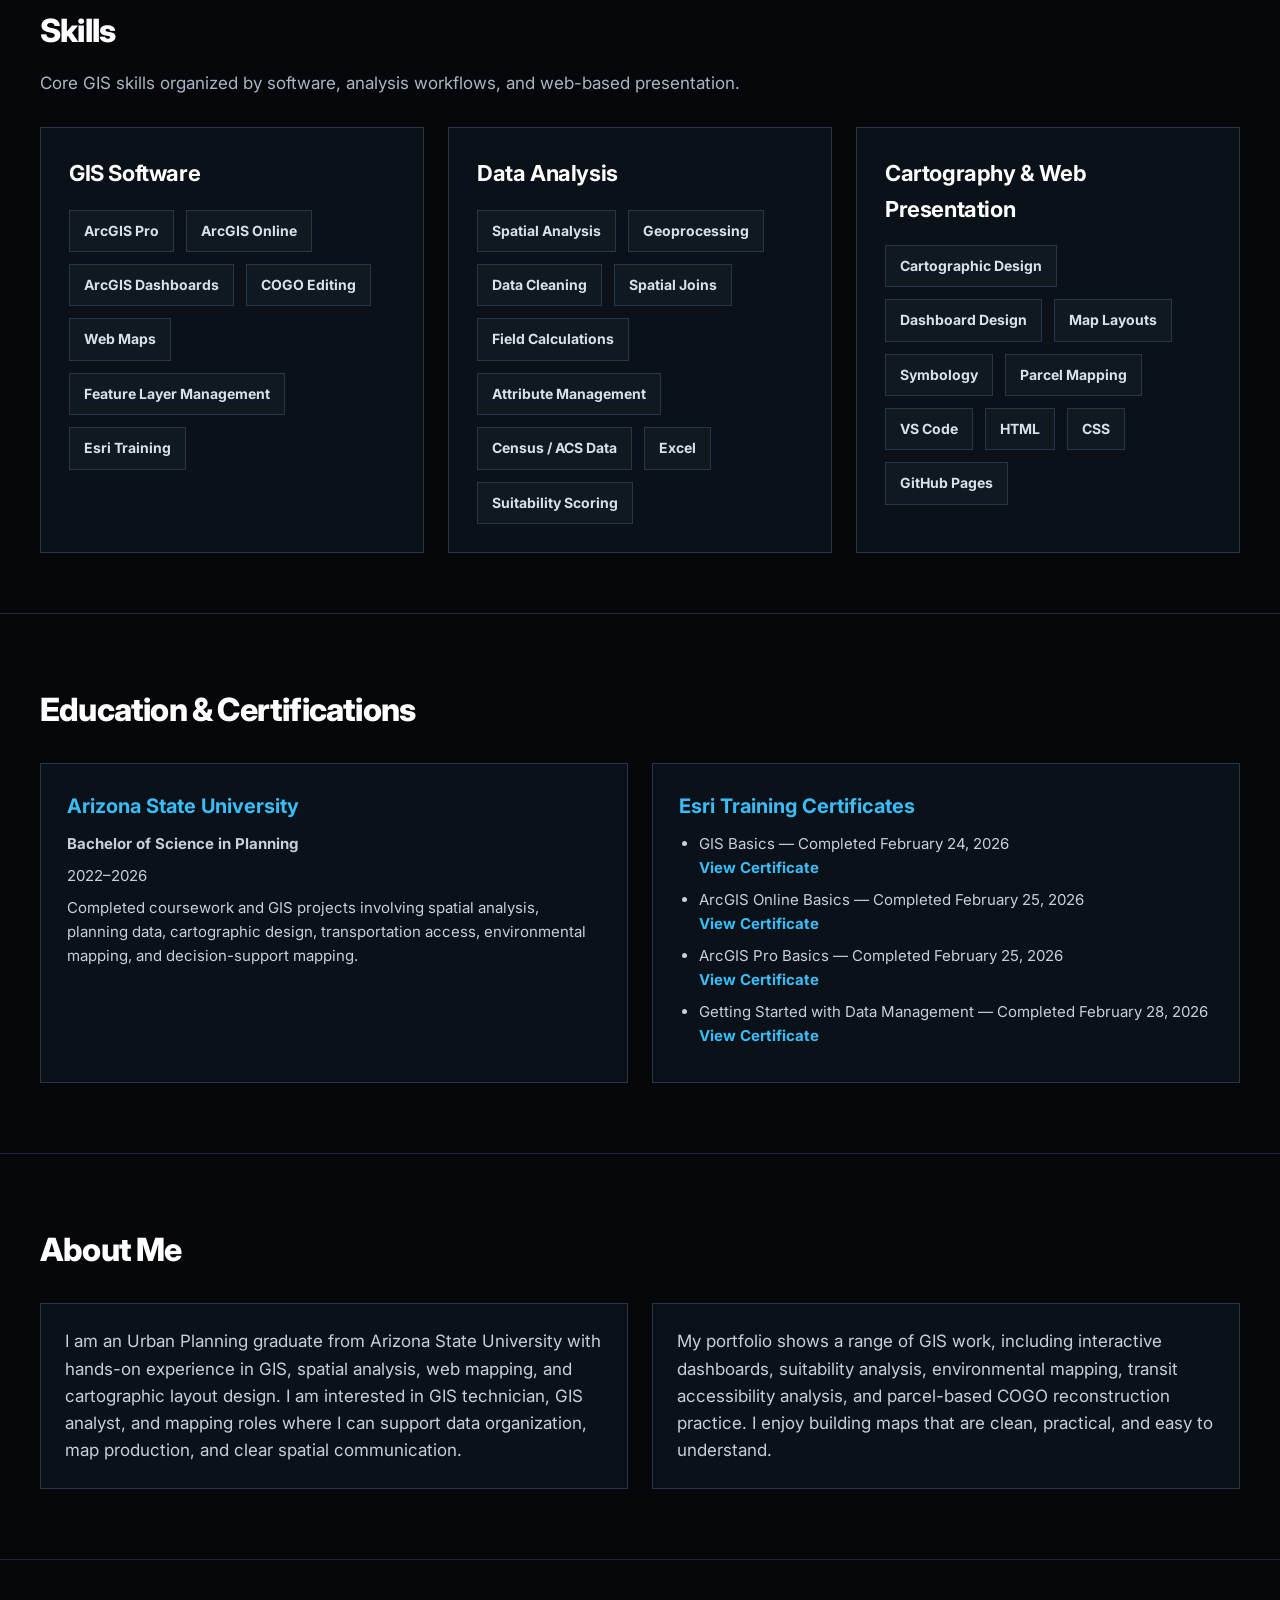
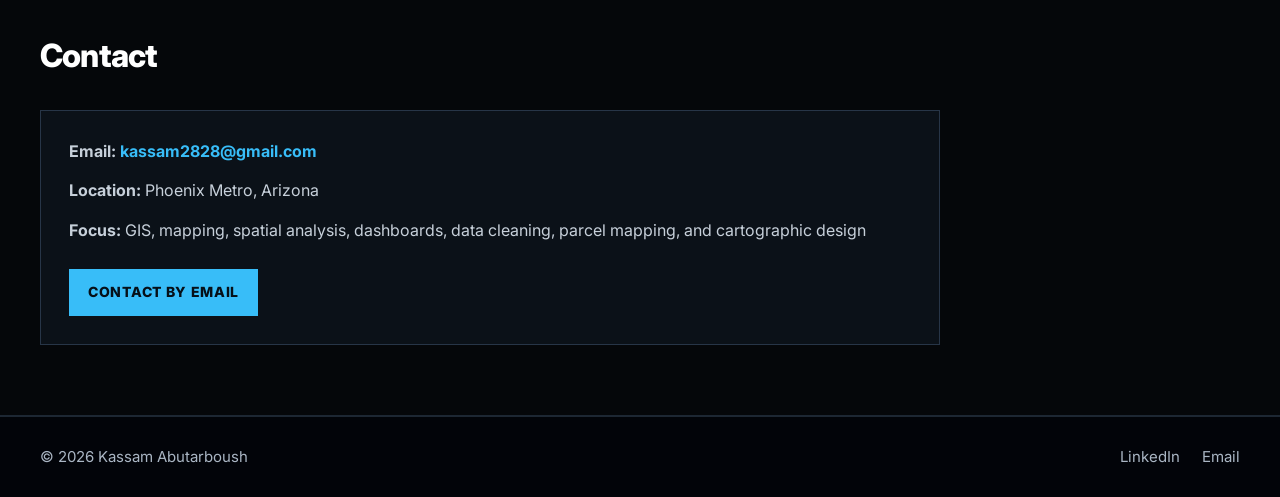
==== commit 4318c26e: "Add files via upload" ====
--- a/index.html
+++ b/index.html
@@ -74,8 +74,8 @@
                 accessibility, land use, and surrounding population context.
               </p>
 
-              <a href="https://asu.maps.arcgis.com/apps/dashboards/18f94254f9fd4062b1213cba42b58803" target="_blank" rel="noopener noreferrer">
-                View Interactive Dashboard
+              <a href="retail_site_suitability.html">
+                View Case Study
               </a>
             </div>
           </article>
@@ -93,8 +93,8 @@
                 overlaps with weaker nearby transit access.
               </p>
 
-              <a href="https://asu.maps.arcgis.com/apps/dashboards/a3f717a446064620bc770a56c51ed914" target="_blank" rel="noopener noreferrer">
-                View Interactive Dashboard
+              <a href="west_phoenix_transit_access.html">
+                View Case Study
               </a>
             </div>
           </article>
@@ -112,8 +112,8 @@
                 parcel labels, and ArcGIS Pro editing tools to recreate parcels 311–313.
               </p>
 
-              <a href="COGO_Parcel_Reconstruction_311_313.jpg" target="_blank" rel="noopener noreferrer">
-                View COGO Layout
+              <a href="cogo_parcel_reconstruction.html">
+                View Case Study
               </a>
             </div>
           </article>
@@ -141,23 +141,58 @@
       <section id="skills">
         <h2>Skills</h2>
 
-        <div class="skills-list">
-          <span>ArcGIS Pro</span>
-          <span>ArcGIS Online</span>
-          <span>ArcGIS Dashboards</span>
-          <span>Web Maps</span>
-          <span>Cartographic Design</span>
-          <span>Spatial Analysis</span>
-          <span>Geoprocessing</span>
-          <span>Data Cleaning</span>
-          <span>Spatial Joins</span>
-          <span>Field Calculations</span>
-          <span>COGO Editing</span>
-          <span>Parcel Mapping</span>
-          <span>Census / ACS Data</span>
-          <span>Excel</span>
-          <span>HTML</span>
-          <span>CSS</span>
+        <p class="section-intro">
+          Core GIS skills organized by software, analysis workflows, and web-based presentation.
+        </p>
+
+        <div class="skills-grid">
+
+          <div class="skill-category-card">
+            <h3>GIS Software</h3>
+
+            <div class="skills-list">
+              <span>ArcGIS Pro</span>
+              <span>ArcGIS Online</span>
+              <span>ArcGIS Dashboards</span>
+              <span>COGO Editing</span>
+              <span>Web Maps</span>
+              <span>Feature Layer Management</span>
+              <span>Esri Training</span>
+            </div>
+          </div>
+
+          <div class="skill-category-card">
+            <h3>Data Analysis</h3>
+
+            <div class="skills-list">
+              <span>Spatial Analysis</span>
+              <span>Geoprocessing</span>
+              <span>Data Cleaning</span>
+              <span>Spatial Joins</span>
+              <span>Field Calculations</span>
+              <span>Attribute Management</span>
+              <span>Census / ACS Data</span>
+              <span>Excel</span>
+              <span>Suitability Scoring</span>
+            </div>
+          </div>
+
+          <div class="skill-category-card">
+            <h3>Cartography & Web Presentation</h3>
+
+            <div class="skills-list">
+              <span>Cartographic Design</span>
+              <span>Dashboard Design</span>
+              <span>Map Layouts</span>
+              <span>Symbology</span>
+              <span>Parcel Mapping</span>
+              <span>VS Code</span>
+              <span>HTML</span>
+              <span>CSS</span>
+              <span>GitHub Pages</span>
+            </div>
+          </div>
+
         </div>
       </section>
 
--- a/styles.css
+++ b/styles.css
@@ -214,8 +214,35 @@
 
 /* Skills */
 #skills {
-  padding-top: 50px;
-  padding-bottom: 50px;
+  padding-top: 60px;
+  padding-bottom: 60px;
+}
+
+.skills-grid {
+  display: grid;
+  grid-template-columns: repeat(3, 1fr);
+  gap: 24px;
+}
+
+.skill-category-card {
+  background-color: #0b1118;
+  border: 1px solid #273547;
+  padding: 28px;
+  min-height: 260px;
+  transition: border-color 0.2s ease, background-color 0.2s ease, transform 0.2s ease;
+}
+
+.skill-category-card:hover {
+  border-color: #38bdf8;
+  background-color: #0e1722;
+  transform: translateY(-4px);
+}
+
+.skill-category-card h3 {
+  color: #ffffff;
+  font-size: 22px;
+  margin-bottom: 18px;
+  letter-spacing: -0.4px;
 }
 
 .skills-list {
@@ -225,7 +252,7 @@
 }
 
 .skills-list span {
-  background-color: #0b1118;
+  background-color: #101820;
   color: #d8e1ea;
   border: 1px solid #273547;
   border-radius: 0;
@@ -293,7 +320,11 @@
   overflow-x: auto;
   overflow-y: hidden;
   scroll-snap-type: x mandatory;
+
+  /* gives hover space so the top blue highlight does not get cut off */
+  padding-top: 8px;
   padding-bottom: 22px;
+
   scrollbar-width: thin;
   scrollbar-color: #38bdf8 #0b1118;
 }
@@ -323,10 +354,10 @@
 }
 
 .project-card:hover {
-  transform: translateY(-5px);
+  transform: translateY(-4px);
   border-color: #38bdf8;
   background-color: #0e1722;
-  box-shadow: 0 20px 55px rgba(0, 0, 0, 0.35);
+  box-shadow: 0 16px 40px rgba(56, 189, 248, 0.12);
 }
 
 .project-card img {
@@ -629,6 +660,83 @@
   color: #38bdf8;
 }
 
+/* COGO Case Study Comparison */
+.cogo-comparison-section {
+  padding: 60px 40px;
+  border-bottom: 1px solid #1d2733;
+}
+
+.cogo-comparison-header {
+  max-width: 900px;
+  margin-bottom: 30px;
+}
+
+.cogo-comparison-header h2 {
+  font-size: 32px;
+  font-weight: 800;
+  margin-bottom: 12px;
+  color: #ffffff;
+  letter-spacing: -0.8px;
+}
+
+.cogo-comparison-header p {
+  color: #aab6c4;
+  font-size: 17px;
+  max-width: 850px;
+}
+
+.cogo-comparison-grid {
+  display: grid;
+  grid-template-columns: 1fr auto 1fr;
+  gap: 24px;
+  align-items: center;
+}
+
+.cogo-image-card {
+  background-color: #0b1118;
+  border: 1px solid #273547;
+  padding: 18px;
+  transition: border-color 0.2s ease, background-color 0.2s ease, transform 0.2s ease;
+}
+
+.cogo-image-card:hover {
+  border-color: #38bdf8;
+  background-color: #0e1722;
+  transform: translateY(-4px);
+}
+
+.cogo-image-card img {
+  width: 100%;
+  height: 460px;
+  object-fit: contain;
+  background-color: #05070a;
+  border: 1px solid #1d2733;
+  display: block;
+}
+
+.cogo-arrow {
+  display: flex;
+  flex-direction: column;
+  align-items: center;
+  color: #38bdf8;
+  min-width: 90px;
+}
+
+.cogo-arrow span {
+  font-size: 46px;
+  line-height: 1;
+  font-weight: 800;
+}
+
+.cogo-arrow p {
+  margin-top: 8px;
+  color: #aab6c4;
+  font-size: 12px;
+  text-transform: uppercase;
+  letter-spacing: 1px;
+  text-align: center;
+}
+
 /* Mobile */
 @media (max-width: 768px) {
   header {
@@ -677,7 +785,8 @@
   .about-content,
   .education-grid,
   .contact-content,
-  .project-details {
+  .project-details,
+  .skills-grid {
     grid-template-columns: 1fr;
   }
 
@@ -689,6 +798,10 @@
     padding: 45px 25px;
   }
 
+  .skill-category-card {
+    min-height: auto;
+  }
+
   .project-card img {
     height: 240px;
   }
@@ -719,6 +832,22 @@
 
   .project-details {
     padding: 30px 25px 45px;
+  }
+
+  .cogo-comparison-section {
+    padding: 45px 25px;
+  }
+
+  .cogo-comparison-grid {
+    grid-template-columns: 1fr;
+  }
+
+  .cogo-arrow span {
+    transform: rotate(90deg);
+  }
+
+  .cogo-image-card img {
+    height: 320px;
   }
 
   footer {
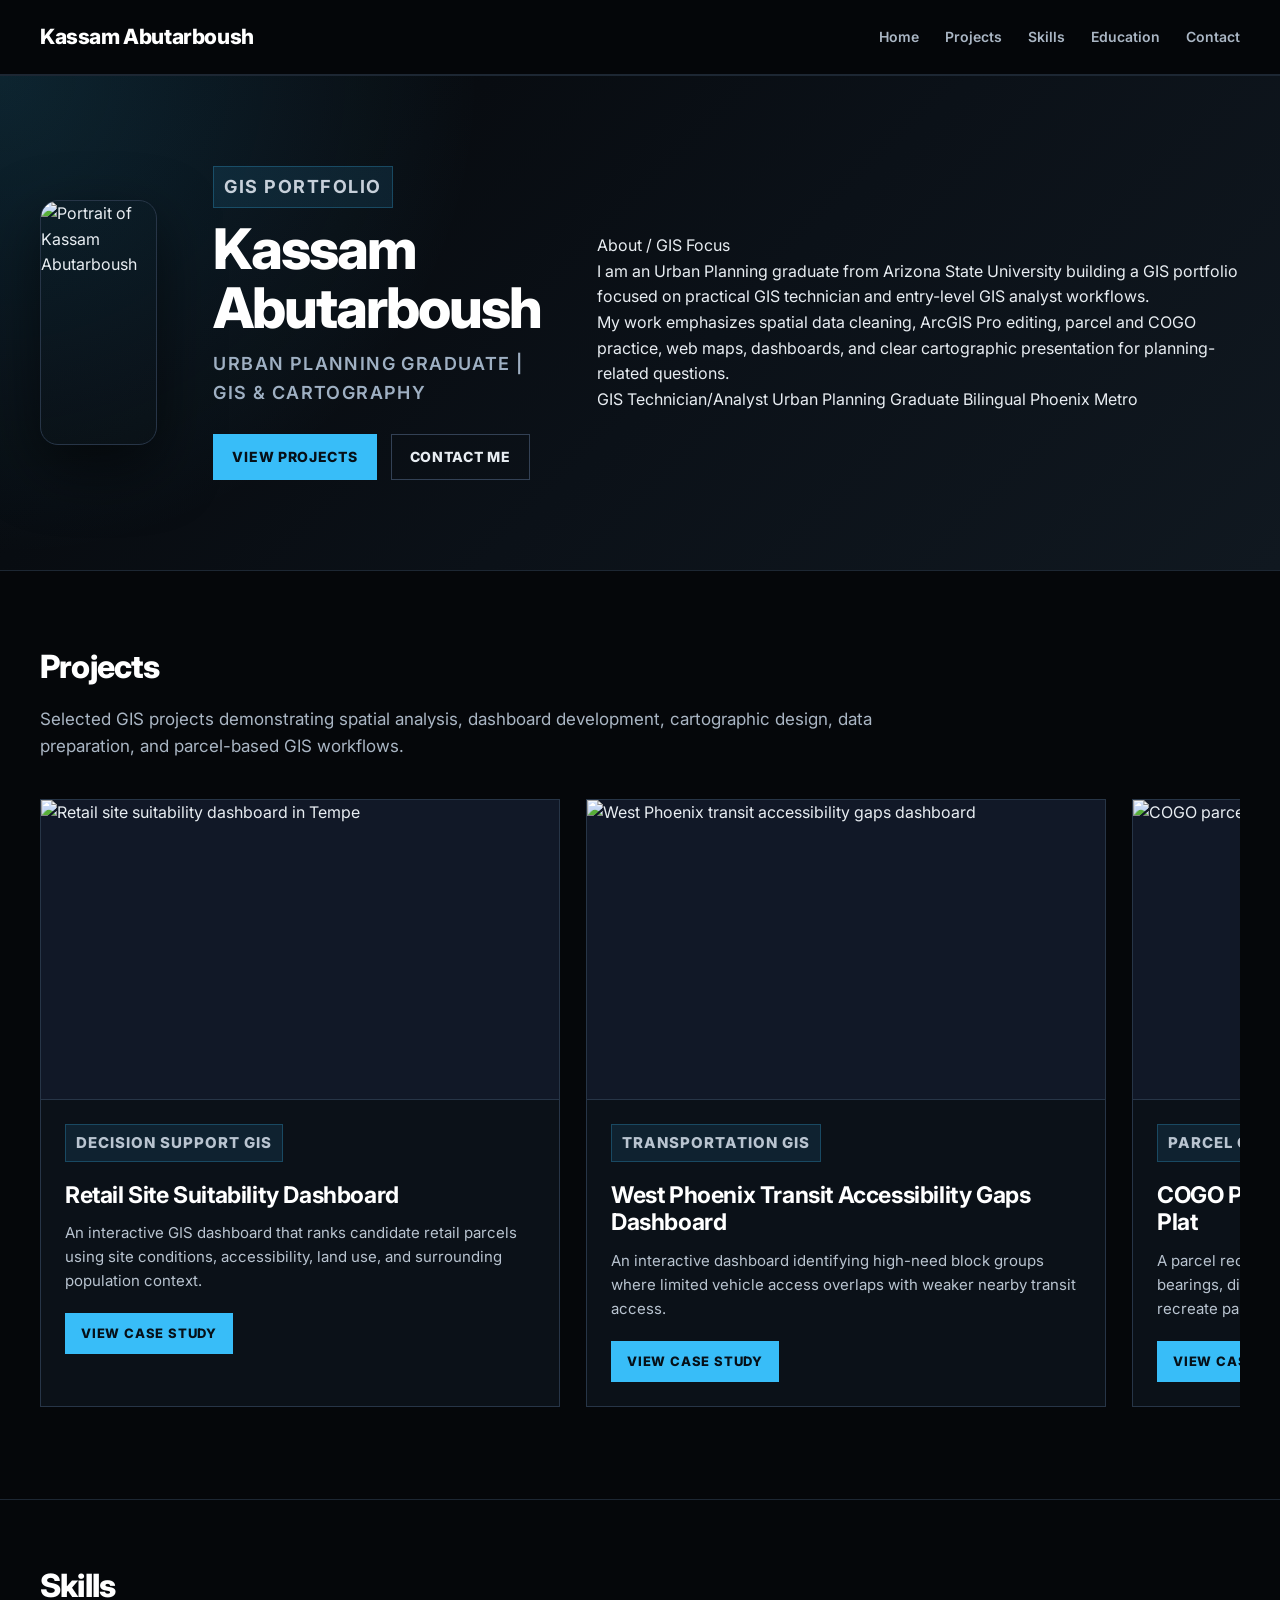
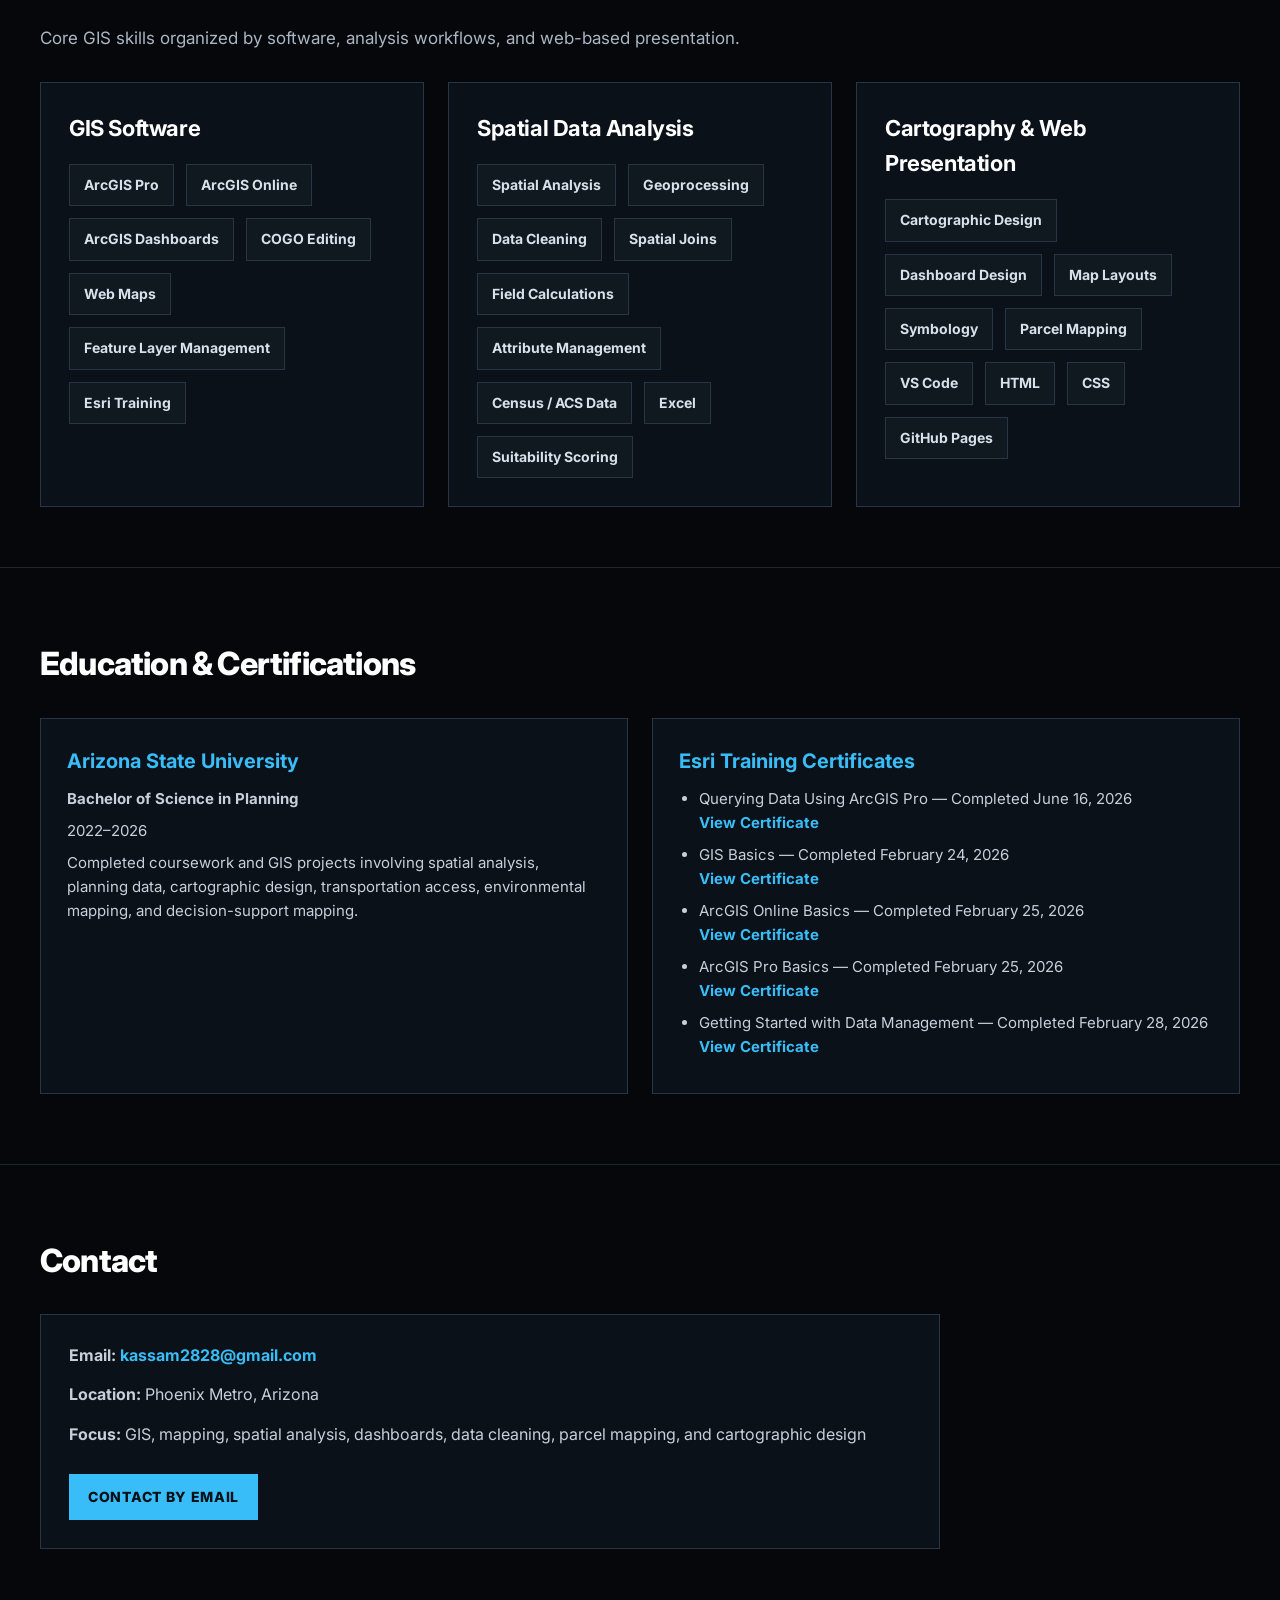
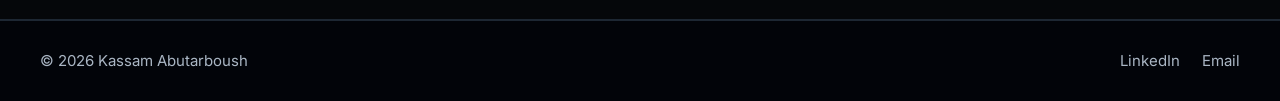
==== commit 32d17895: "Add files via upload" ====
--- a/index.html
+++ b/index.html
@@ -22,7 +22,6 @@
         <a href="#projects">Projects</a>
         <a href="#skills">Skills</a>
         <a href="#education">Education</a>
-        <a href="#about">About</a>
         <a href="#contact">Contact</a>
       </nav>
     </header>
@@ -39,14 +38,30 @@
 
           <h2>Urban Planning Graduate | GIS & Cartography</h2>
 
-          <p>
-            I create clear GIS maps, dashboards, and spatial analysis projects that turn data into useful visual tools.
-            My work shows experience with ArcGIS Pro, ArcGIS Online, data preparation, cartographic design, and web-based GIS presentation.
-          </p>
-
           <div class="hero-buttons">
             <a href="#projects" class="primary-button">View Projects</a>
             <a href="#contact" class="secondary-button">Contact Me</a>
+          </div>
+        </div>
+
+        <div class="hero-about-card">
+          <p class="about-card-label">About / GIS Focus</p>
+
+          <p>
+            I am an Urban Planning graduate from Arizona State University building a GIS portfolio focused on practical
+            GIS technician and entry-level GIS analyst workflows.
+          </p>
+
+          <p>
+            My work emphasizes spatial data cleaning, ArcGIS Pro editing, parcel and COGO practice, web maps,
+            dashboards, and clear cartographic presentation for planning-related questions.
+          </p>
+
+          <div class="about-card-tags">
+            <span>GIS Technician/Analyst</span>
+            <span>Urban Planning Graduate</span>
+            <span>Bilingual</span>
+            <span>Phoenix Metro</span>
           </div>
         </div>
       </section>
@@ -131,7 +146,7 @@
                 mapped indicators and a clean final map design.
               </p>
 
-              <a href="heat_vulnerability_index.html">View Map Layout</a>
+              <a href="heat_vulnerability_index.html">View Case Study</a>
             </div>
           </article>
 
@@ -162,7 +177,7 @@
           </div>
 
           <div class="skill-category-card">
-            <h3>Data Analysis</h3>
+            <h3>Spatial Data Analysis</h3>
 
             <div class="skills-list">
               <span>Spatial Analysis</span>
@@ -215,6 +230,13 @@
             <h3>Esri Training Certificates</h3>
 
             <ul>
+              
+              <li>
+                Querying Data Using ArcGIS Pro — Completed June 16, 2026
+                <br>
+                <a href="Querying_Data_Certificate.pdf" target="_blank" rel="noopener noreferrer">View Certificate</a>
+              </li>
+
               <li>
                 GIS Basics — Completed February 24, 2026
                 <br>
@@ -238,27 +260,10 @@
                 <br>
                 <a href="Getting Started with Data Management_Certificate.pdf" target="_blank" rel="noopener noreferrer">View Certificate</a>
               </li>
+
             </ul>
           </div>
 
-        </div>
-      </section>
-
-      <section id="about">
-        <h2>About Me</h2>
-
-        <div class="about-content">
-          <p>
-            I am an Urban Planning graduate from Arizona State University with hands-on experience in GIS,
-            spatial analysis, web mapping, and cartographic layout design. I am interested in GIS technician,
-            GIS analyst, and mapping roles where I can support data organization, map production, and clear spatial communication.
-          </p>
-
-          <p>
-            My portfolio shows a range of GIS work, including interactive dashboards, suitability analysis,
-            environmental mapping, transit accessibility analysis, and parcel-based COGO reconstruction practice.
-            I enjoy building maps that are clean, practical, and easy to understand.
-          </p>
         </div>
       </section>
 
